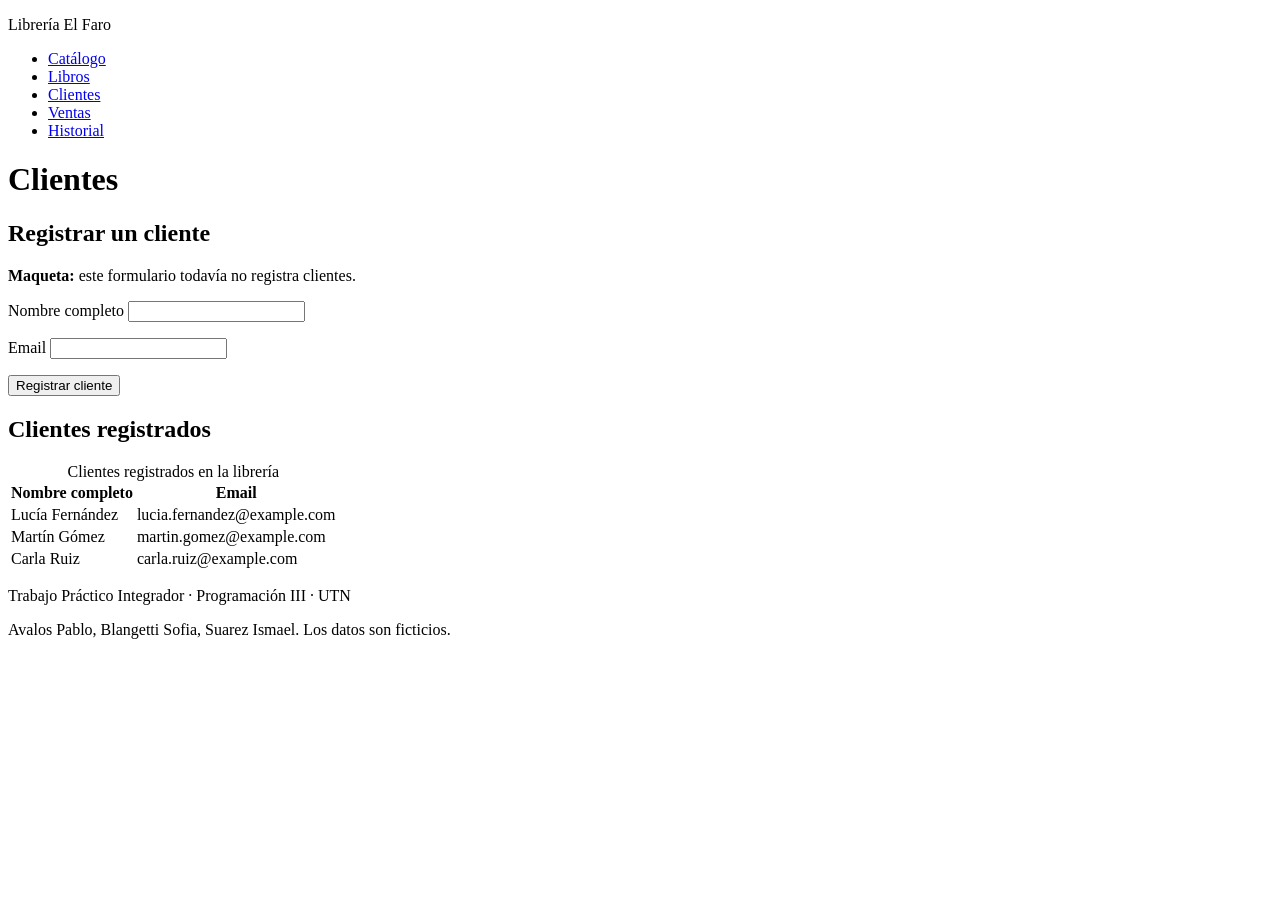
==== clientes.html @ a5aa433a "feat: add page structure and HTML views Five pages (catalog, books, clients, sales, history) with sh" ====
<!DOCTYPE html>
<html lang="es">
<head>
  <meta charset="utf-8">
  <meta name="viewport" content="width=device-width, initial-scale=1">
  <title>Clientes · Librería El Faro</title>
  <link rel="stylesheet" href="css/base.css">
  <link rel="stylesheet" href="css/disposicion.css">
  <link rel="stylesheet" href="css/componentes.css">
</head>
<body>
  <header class="encabezado">
    <p class="encabezado__nombre">Librería El Faro</p>
    <nav class="navegacion" aria-label="Principal">
      <ul class="navegacion__lista">
        <li><a class="navegacion__enlace" href="index.html">Catálogo</a></li>
        <li><a class="navegacion__enlace" href="libros.html">Libros</a></li>
        <li><a class="navegacion__enlace" href="clientes.html" aria-current="page">Clientes</a></li>
        <li><a class="navegacion__enlace" href="ventas.html">Ventas</a></li>
        <li><a class="navegacion__enlace" href="historial.html">Historial</a></li>
      </ul>
    </nav>
  </header>

  <main class="contenido">
    <h1>Clientes</h1>

    <section class="seccion" aria-labelledby="titulo-alta-cliente">
      <h2 id="titulo-alta-cliente">Registrar un cliente</h2>
      <p class="etiqueta-maqueta"><strong>Maqueta:</strong> este formulario todavía no registra clientes.</p>

      <p id="mensaje-estado" class="mensaje mensaje--correcto" role="status"></p>
      <p id="mensaje-error" class="mensaje mensaje--error" role="alert"></p>

      <form id="form-cliente" class="formulario" novalidate>
        <div class="campo">
          <label class="campo__etiqueta" for="cliente-nombre">Nombre completo</label>
          <input class="campo__control" type="text" id="cliente-nombre" name="nombre" autocomplete="off" aria-describedby="error-cliente-nombre">
          <p id="error-cliente-nombre" class="campo__error"></p>
        </div>

        <div class="campo">
          <label class="campo__etiqueta" for="cliente-email">Email</label>
          <input class="campo__control" type="email" id="cliente-email" name="email" autocomplete="off" aria-describedby="error-cliente-email">
          <p id="error-cliente-email" class="campo__error"></p>
        </div>

        <button class="boton boton--primario" type="submit">Registrar cliente</button>
      </form>
    </section>

    <section class="seccion" aria-labelledby="titulo-listado-clientes">
      <h2 id="titulo-listado-clientes">Clientes registrados</h2>

      <p id="clientes-vacio" class="mensaje mensaje--vacio" hidden>No hay clientes registrados.</p>

      <div class="tabla-contenedor">
        <table id="tabla-clientes" class="tabla">
          <caption>Clientes registrados en la librería</caption>
          <thead>
            <tr>
              <th scope="col">Nombre completo</th>
              <th scope="col">Email</th>
            </tr>
          </thead>
          <tbody id="filas-clientes">
            <tr>
              <td data-campo="nombre">Lucía Fernández</td>
              <td data-campo="email">lucia.fernandez@example.com</td>
            </tr>
            <tr>
              <td data-campo="nombre">Martín Gómez</td>
              <td data-campo="email">martin.gomez@example.com</td>
            </tr>
            <tr>
              <td data-campo="nombre">Carla Ruiz</td>
              <td data-campo="email">carla.ruiz@example.com</td>
            </tr>
          </tbody>
        </table>
      </div>
    </section>

    <template id="plantilla-fila-cliente">
      <tr>
        <td data-campo="nombre"></td>
        <td data-campo="email"></td>
      </tr>
    </template>
  </main>

  <footer class="pie">
    <p>Trabajo Práctico Integrador · Programación III · UTN</p>
    <p>Avalos Pablo, Blangetti Sofia, Suarez Ismael. Los datos son ficticios.</p>
  </footer>
</body>
</html>
---- css/base.css ----
/* Variables, tipografía, reinicio mínimo y foco. Contenido a cargo del change presentacion-css-y-uso-adaptable. */
---- css/disposicion.css ----
/* Encabezado, navegación y grillas. Contenido a cargo del change presentacion-css-y-uso-adaptable. */
---- css/componentes.css ----
/* Tarjetas, formularios, botones, tablas y mensajes. Contenido a cargo del change presentacion-css-y-uso-adaptable. */
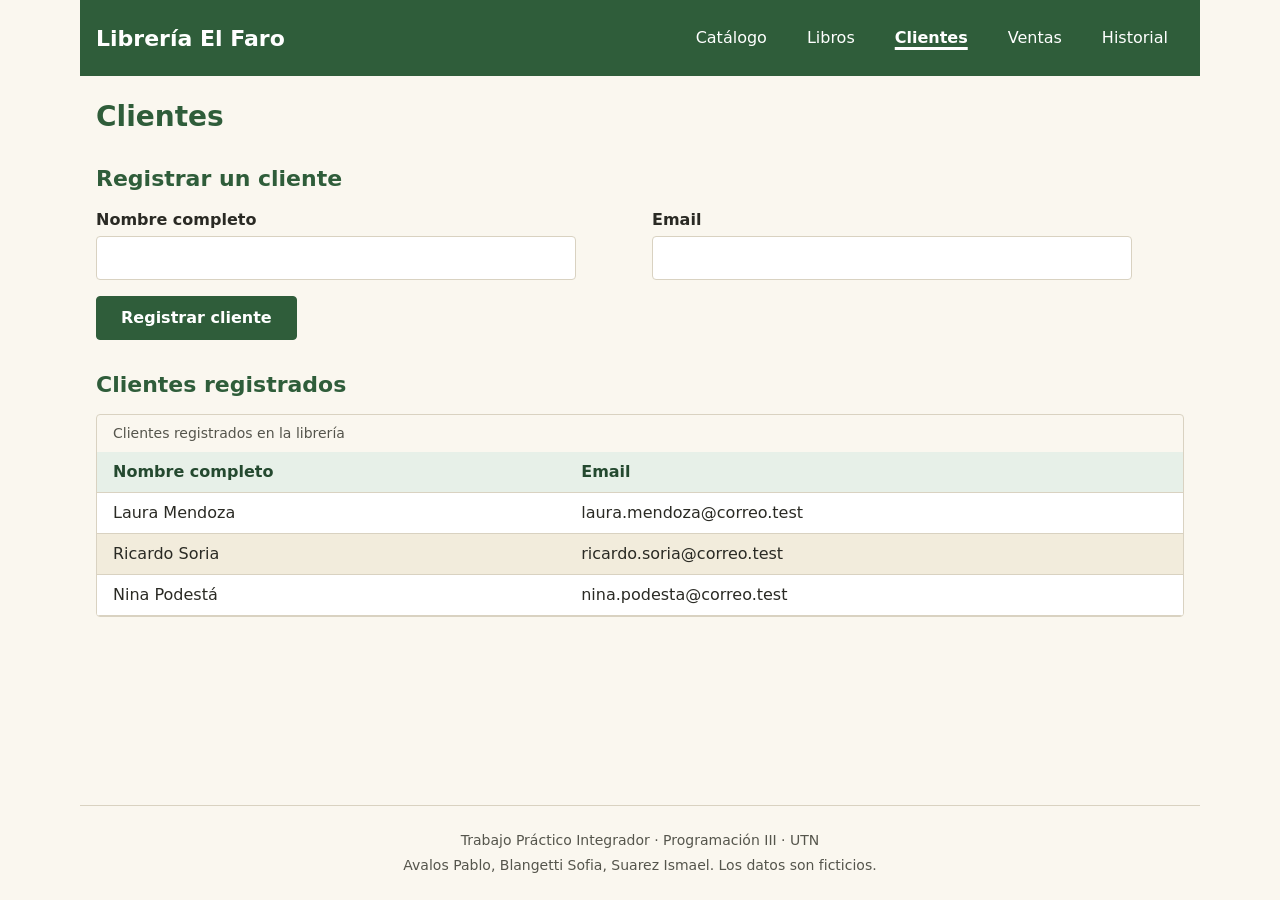
==== commit 9df7c5f2: "feat: alta de libros y clientes con validacion y persistencia (C-04)" ====
--- a/clientes.html
+++ b/clientes.html
@@ -7,6 +7,12 @@
   <link rel="stylesheet" href="css/base.css">
   <link rel="stylesheet" href="css/disposicion.css">
   <link rel="stylesheet" href="css/componentes.css">
+  <script src="js/datos/datos-iniciales.js" defer></script>
+  <script src="js/logica/texto.js" defer></script>
+  <script src="js/logica/clientes.js" defer></script>
+  <script src="js/almacen.js" defer></script>
+  <script src="js/interfaz.js" defer></script>
+  <script src="js/paginas/clientes.js" defer></script>
 </head>
 <body>
   <header class="encabezado">
@@ -27,7 +33,6 @@
 
     <section class="seccion" aria-labelledby="titulo-alta-cliente">
       <h2 id="titulo-alta-cliente">Registrar un cliente</h2>
-      <p class="etiqueta-maqueta"><strong>Maqueta:</strong> este formulario todavía no registra clientes.</p>
 
       <p id="mensaje-estado" class="mensaje mensaje--correcto" role="status"></p>
       <p id="mensaje-error" class="mensaje mensaje--error" role="alert"></p>
--- a/css/base.css
+++ b/css/base.css
@@ -1 +1,110 @@
-/* Variables, tipografía, reinicio mínimo y foco. Contenido a cargo del change presentacion-css-y-uso-adaptable. */
+/* Base: variables del sistema visual, reinicio mínimo y foco visible.
+   Change presentacion-css-y-uso-adaptable (design D1, D2, D3, D6, D7).
+   Es la única hoja que declara colores con valores sueltos; las demás solo usan var(--...). */
+
+/* D1 y D3 — identidad visual declarada una sola vez */
+:root {
+  /* Paleta «verde biblioteca + crema», solo modo claro */
+  --color-fondo: #faf7ef;
+  --color-superficie: #ffffff;
+  --color-texto: #2a2a24;
+  --color-texto-suave: #55554c;
+  --color-primario: #2f5d3a;
+  --color-primario-oscuro: #24492f;
+  --color-primario-claro: #e7f0e8;
+  --color-acento: #8f6210;
+  --color-acento-claro: #f4d58d;
+  --color-error: #93201a;
+  --color-error-fondo: #f7e8e6;
+  --color-borde: #d9d2c1;
+  --color-texto-inverso: #ffffff;
+  --color-fondo-alterno: #f2ecdc;
+
+  /* D2 — tipografía del sistema (sin @font-face ni archivos de fuente) */
+  --fuente-sans: system-ui, "Segoe UI", Roboto, Arial, sans-serif;
+  --fuente-mono: ui-monospace, "Cascadia Mono", Consolas, "Courier New", monospace;
+
+  /* Escala tipográfica (rem, base 16 px) */
+  --tamano-texto-pequeno: 0.875rem;
+  --tamano-cuerpo: 1rem;
+  --tamano-destacado: 1.125rem;
+  --tamano-titulo: 1.375rem;
+  --tamano-titulo-principal: 1.75rem;
+  --interlineado-cuerpo: 1.5;
+  --interlineado-titulos: 1.2;
+
+  /* Espaciado (base 4 px) */
+  --espacio-1: 0.25rem;
+  --espacio-2: 0.5rem;
+  --espacio-3: 1rem;
+  --espacio-4: 1.5rem;
+  --espacio-5: 2rem;
+  --espacio-6: 3rem;
+
+  /* Radios, sombra y medidas */
+  --radio: 0.5rem;
+  --radio-sm: 0.25rem;
+  --sombra: 0 1px 3px rgba(42, 42, 36, 0.12);
+  --ancho-maximo: 70rem;
+  --ancho-control-maximo: 30rem;
+  --alto-tactil: 2.75rem;
+  --grosor-trazo: 0.25rem;
+}
+
+/* Reinicio mínimo (design D2 y tarea 1.2) */
+*,
+*::before,
+*::after {
+  box-sizing: border-box;
+}
+
+body {
+  margin: 0;
+  min-height: 100vh;
+  display: flex;
+  flex-direction: column;
+  background-color: var(--color-fondo);
+  color: var(--color-texto);
+  font-family: var(--fuente-sans);
+  font-size: var(--tamano-cuerpo);
+  line-height: var(--interlineado-cuerpo);
+}
+
+h1,
+h2,
+h3,
+p {
+  margin: 0;
+}
+
+img {
+  display: block;
+  max-width: 100%;
+  height: auto;
+}
+
+/* D6 — hidden es el único mecanismo de mostrar/ocultar y ningún display de componente lo anula */
+[hidden] {
+  display: none !important;
+}
+
+/* D7 — foco visible en todo control; dorado sobre fondos claros y dorado claro sobre el verde del encabezado */
+:focus-visible {
+  outline: 0.1875rem solid var(--color-acento);
+  outline-offset: 0.125rem;
+}
+
+.encabezado :focus-visible {
+  outline-color: var(--color-acento-claro);
+}
+
+/* D7 — las transiciones de hover son el único movimiento del CSS */
+@media (prefers-reduced-motion: reduce) {
+
+  *,
+  *::before,
+  *::after {
+    transition: none !important;
+    animation: none !important;
+  }
+}
--- a/css/disposicion.css
+++ b/css/disposicion.css
@@ -1 +1,124 @@
-/* Encabezado, navegación y grillas. Contenido a cargo del change presentacion-css-y-uso-adaptable. */
+/* Disposición: encabezado, navegación, grillas y cortes.
+   Change presentacion-css-y-uso-adaptable (design D4, D5, D10).
+   Mobile-first: la base es el diseño a 320 px; un solo corte en 48em (768 px).
+   Sin la propiedad order en ningún elemento enfocable (D5, RN-UI-12). */
+
+/* D5 — encabezado: flexbox en columna a 320 px, en fila desde 48em */
+.encabezado {
+  display: flex;
+  flex-direction: column;
+  gap: var(--espacio-2);
+  width: 100%;
+  max-width: var(--ancho-maximo);
+  margin-inline: auto;
+  padding: var(--espacio-3);
+  background-color: var(--color-primario);
+  color: var(--color-texto-inverso);
+}
+
+.encabezado__nombre {
+  margin: 0;
+  font-size: var(--tamano-titulo);
+  font-weight: 700;
+}
+
+/* D5 — navegación: flex-wrap con gap; los cinco enlaces se reparten en una o dos líneas */
+.navegacion__lista {
+  display: flex;
+  flex-wrap: wrap;
+  gap: var(--espacio-1) var(--espacio-2);
+  margin: 0;
+  padding: 0;
+  list-style: none;
+}
+
+.navegacion__enlace {
+  display: inline-flex;
+  align-items: center;
+  min-height: var(--alto-tactil);
+  padding: var(--espacio-1) var(--espacio-3);
+  border-radius: var(--radio-sm);
+  color: var(--color-texto-inverso);
+  text-decoration: none;
+  transition: background-color 0.15s ease;
+}
+
+.navegacion__enlace:hover {
+  background-color: var(--color-primario-oscuro);
+}
+
+/* La página actual se distingue también sin color: subrayado grueso y negrita (tarea 2.2) */
+.navegacion__enlace[aria-current="page"] {
+  font-weight: 700;
+  text-decoration: underline;
+  text-decoration-thickness: 0.1875rem;
+  text-underline-offset: 0.25rem;
+}
+
+/* D4 — contenido fluido con ancho máximo centrado; padding lateral para 320 px */
+.contenido {
+  flex: 1;
+  min-width: 0;
+  width: 100%;
+  max-width: var(--ancho-maximo);
+  margin-inline: auto;
+  padding: var(--espacio-4) var(--espacio-3) var(--espacio-6);
+}
+
+.seccion {
+  margin-block: var(--espacio-5);
+}
+
+.contenido > h1 {
+  margin-block-end: var(--espacio-4);
+  font-size: var(--tamano-titulo-principal);
+  line-height: var(--interlineado-titulos);
+  color: var(--color-primario);
+}
+
+.seccion > h2 {
+  margin-block-end: var(--espacio-3);
+  font-size: var(--tamano-titulo);
+  line-height: var(--interlineado-titulos);
+  color: var(--color-primario);
+}
+
+/* D4 y tarea 2.4 — grilla fluida: una columna a 320 px, varias desde ~20rem */
+.lista-tarjetas {
+  display: grid;
+  grid-template-columns: repeat(auto-fill, minmax(min(100%, 16rem), 1fr));
+  gap: var(--espacio-3);
+  margin: 0;
+  padding: 0;
+  list-style: none;
+}
+
+.lista-tarjetas > li {
+  min-width: 0;
+}
+
+/* Tarea 2.5 — pie coherente en las cinco páginas */
+.pie {
+  width: 100%;
+  max-width: var(--ancho-maximo);
+  margin-inline: auto;
+  padding: var(--espacio-4) var(--espacio-3);
+  border-top: 1px solid var(--color-borde);
+  color: var(--color-texto-suave);
+  font-size: var(--tamano-texto-pequeno);
+  text-align: center;
+}
+
+.pie p + p {
+  margin-block-start: var(--espacio-1);
+}
+
+/* D4 — único corte: lo que necesita más ancho pasa a fila (los formularios, en componentes.css) */
+@media (min-width: 48em) {
+
+  .encabezado {
+    flex-direction: row;
+    align-items: center;
+    justify-content: space-between;
+  }
+}
--- a/css/componentes.css
+++ b/css/componentes.css
@@ -1 +1,339 @@
-/* Tarjetas, formularios, botones, tablas y mensajes. Contenido a cargo del change presentacion-css-y-uso-adaptable. */
+/* Componentes: tarjetas, formularios, botones, tablas, mensajes y marca de maqueta.
+   Change presentacion-css-y-uso-adaptable (design D3, D8, D9, D11, D12).
+   Solo se usan variables de base.css; ningún valor de color suelto en esta hoja (D1). */
+
+/* D3 y tarea 3.7 — monoespaciada del sistema para ISBN e importes (vocabulario data-campo de C-01 D9) */
+[data-campo="isbn"],
+[data-campo="precio"],
+[data-campo="precio-unitario"],
+[data-campo="subtotal"],
+[data-campo="total"],
+output {
+  font-family: var(--fuente-mono);
+}
+
+/* D11 — tarjetas: borde siempre, sombra decorativa; degradan sin sombra */
+.tarjeta {
+  display: flex;
+  flex-direction: column;
+  gap: var(--espacio-2);
+  height: 100%;
+  padding: var(--espacio-4);
+  background-color: var(--color-superficie);
+  border: 1px solid var(--color-borde);
+  border-radius: var(--radio);
+  box-shadow: var(--sombra);
+}
+
+.tarjeta__titulo {
+  font-size: var(--tamano-destacado);
+  line-height: var(--interlineado-titulos);
+  color: var(--color-primario);
+}
+
+.tarjeta__datos {
+  display: grid;
+  gap: var(--espacio-1);
+  font-size: var(--tamano-texto-pequeno);
+}
+
+/* Lista etiqueta/valor */
+.tarjeta__dato {
+  display: grid;
+  grid-template-columns: 5.5rem minmax(0, 1fr);
+  gap: var(--espacio-2);
+}
+
+.tarjeta__dato dt {
+  color: var(--color-texto-suave);
+}
+
+.tarjeta__dato dd {
+  margin: 0;
+}
+
+/* D9 — formularios apilados a 320 px; dos columnas desde 48em (ver disposicion.css) */
+.formulario {
+  display: flex;
+  flex-direction: column;
+  gap: var(--espacio-3);
+  margin: 0;
+}
+
+.campo {
+  display: flex;
+  flex-direction: column;
+  gap: var(--espacio-1);
+  min-width: 0;
+}
+
+.campo__etiqueta {
+  font-weight: 600;
+}
+
+/* D9 — objetivo táctil de 2,75 rem (44 px) y ancho acotado para no estirarse a 1280 px */
+.campo__control {
+  min-height: var(--alto-tactil);
+  width: 100%;
+  max-width: min(100%, var(--ancho-control-maximo));
+  padding: var(--espacio-2) var(--espacio-3);
+  background-color: var(--color-superficie);
+  color: var(--color-texto);
+  border: 1px solid var(--color-borde);
+  border-radius: var(--radio-sm);
+  font: inherit;
+  accent-color: var(--color-primario);
+}
+
+.campo__control::placeholder {
+  color: var(--color-texto-suave);
+}
+
+/* D8 — error de campo: trazo lateral y símbolo; el vacío no ocupa lugar */
+.campo__error {
+  margin: 0;
+}
+
+.campo__error:empty {
+  display: none;
+}
+
+.campo__error:not(:empty) {
+  padding-inline-start: var(--espacio-2);
+  border-inline-start: var(--grosor-trazo) solid var(--color-error);
+  color: var(--color-error);
+  font-size: var(--tamano-texto-pequeno);
+}
+
+.campo__error:not(:empty)::before {
+  content: "⚠ ";
+}
+
+/* Casillas envueltas con gap (autores de libros) */
+.grupo-opciones {
+  min-width: 0;
+  margin: 0;
+  padding: var(--espacio-3);
+  border: 1px solid var(--color-borde);
+  border-radius: var(--radio-sm);
+  display: flex;
+  flex-wrap: wrap;
+  gap: var(--espacio-2) var(--espacio-4);
+}
+
+.grupo-opciones legend {
+  padding-inline: var(--espacio-1);
+  font-weight: 600;
+}
+
+.grupo-opciones__opcion {
+  display: inline-flex;
+  align-items: center;
+  gap: var(--espacio-2);
+  min-height: var(--alto-tactil);
+  cursor: pointer;
+}
+
+/* D9 — botones con objetivo táctil de 44 px */
+.boton {
+  display: inline-flex;
+  align-items: center;
+  justify-content: center;
+  /* C-03 (verificación 7.3): en un flex el espacio antes de un <span> se descarta;
+     gap repone el espacio visible («Quitar <span>libro</span>») */
+  gap: var(--espacio-1);
+  min-height: var(--alto-tactil);
+  padding: var(--espacio-2) var(--espacio-4);
+  border: 1px solid transparent;
+  border-radius: var(--radio-sm);
+  font: inherit;
+  font-weight: 600;
+  text-align: center;
+  cursor: pointer;
+  transition: background-color 0.15s ease, border-color 0.15s ease, color 0.15s ease;
+}
+
+.boton--primario {
+  background-color: var(--color-primario);
+  border-color: var(--color-primario);
+  color: var(--color-texto-inverso);
+}
+
+.boton--primario:hover,
+.boton--primario:active {
+  background-color: var(--color-primario-oscuro);
+  border-color: var(--color-primario-oscuro);
+}
+
+.boton--secundario {
+  background-color: var(--color-superficie);
+  border-color: var(--color-primario);
+  color: var(--color-primario);
+}
+
+.boton--secundario:hover,
+.boton--secundario:active {
+  background-color: var(--color-primario-claro);
+}
+
+/* D10 — el contenedor es el único desplazador de la tabla */
+.tabla-contenedor {
+  max-width: 100%;
+  overflow-x: auto;
+  border: 1px solid var(--color-borde);
+  border-radius: var(--radio-sm);
+}
+
+/* D11 — tabla: colapso de bordes, cabecera tintada y filas alternas */
+.tabla {
+  width: 100%;
+  border-collapse: collapse;
+  background-color: var(--color-superficie);
+}
+
+.tabla caption {
+  padding: var(--espacio-2) var(--espacio-3);
+  color: var(--color-texto-suave);
+  font-size: var(--tamano-texto-pequeno);
+  text-align: start;
+}
+
+.tabla th,
+.tabla td {
+  padding: var(--espacio-2) var(--espacio-3);
+  border-bottom: 1px solid var(--color-borde);
+  text-align: start;
+  vertical-align: top;
+}
+
+.tabla thead th {
+  background-color: var(--color-primario-claro);
+  color: var(--color-primario-oscuro);
+}
+
+.tabla tbody tr:nth-child(even) {
+  background-color: var(--color-fondo-alterno);
+}
+
+.tabla tbody th {
+  font-weight: 600;
+}
+
+/* D8 — mensajes: trazo lateral + símbolo + fondo tintado; el texto es el diferenciador principal */
+.mensaje {
+  margin-block: var(--espacio-3);
+  padding: var(--espacio-2) var(--espacio-3);
+  border-inline-start: var(--grosor-trazo) solid var(--color-borde);
+  border-radius: var(--radio-sm);
+}
+
+.mensaje:empty {
+  display: none;
+}
+
+.mensaje--correcto {
+  background-color: var(--color-primario-claro);
+  border-inline-start-color: var(--color-primario);
+  color: var(--color-primario-oscuro);
+}
+
+.mensaje--correcto::before {
+  content: "✓ ";
+}
+
+.mensaje--error {
+  background-color: var(--color-error-fondo);
+  border-inline-start-color: var(--color-error);
+  color: var(--color-error);
+}
+
+.mensaje--error::before {
+  content: "⚠ ";
+}
+
+.mensaje--vacio {
+  background-color: var(--color-superficie);
+  border-inline-start-color: var(--color-acento);
+  color: var(--color-texto-suave);
+}
+
+.mensaje--vacio::before {
+  content: "● ";
+}
+
+/* D8 y D11 — marca de maqueta: pastilla con borde punteado dorado y símbolo */
+.etiqueta-maqueta {
+  display: inline-block;
+  margin-block: var(--espacio-2);
+  padding: var(--espacio-2) var(--espacio-3);
+  background-color: var(--color-superficie);
+  border: 1px dashed var(--color-acento);
+  border-inline-start: var(--grosor-trazo) solid var(--color-acento);
+  border-radius: var(--radio-sm);
+  color: var(--color-texto-suave);
+  font-size: var(--tamano-texto-pequeno);
+}
+
+.etiqueta-maqueta::before {
+  content: "▣ ";
+  color: var(--color-acento);
+}
+
+/* D11 — resumen de venta: panel destacado con acento dorado */
+.resumen {
+  padding: var(--espacio-4);
+  background-color: var(--color-superficie);
+  border: 1px solid var(--color-borde);
+  border-block-start: var(--grosor-trazo) solid var(--color-acento);
+  border-radius: var(--radio);
+  box-shadow: var(--sombra);
+}
+
+.resumen output {
+  font-size: var(--tamano-destacado);
+  font-weight: 600;
+}
+
+/* Dentro de las tablas, los campos compactos no necesitan el ancho máximo del formulario */
+.tabla .campo__control {
+  max-width: 6rem;
+}
+
+/* D4 y D9 — desde el único corte (48em) los campos pasan a dos columnas;
+   las secciones del formulario ocupan el ancho completo */
+@media (min-width: 48em) {
+
+  .formulario {
+    display: grid;
+    grid-template-columns: repeat(2, minmax(0, 1fr));
+    align-items: start;
+    column-gap: var(--espacio-4);
+    row-gap: var(--espacio-3);
+  }
+
+  .formulario > .seccion {
+    grid-column: 1 / -1;
+    display: grid;
+    grid-template-columns: repeat(2, minmax(0, 1fr));
+    align-items: start;
+    column-gap: var(--espacio-4);
+    row-gap: var(--espacio-3);
+    margin-block: 0;
+  }
+
+  .formulario > .seccion > h2,
+  .formulario > .seccion > .tabla-contenedor,
+  .formulario > .seccion > .mensaje,
+  .formulario > .seccion > .grupo-opciones,
+  .formulario > .seccion > .campo__error,
+  .formulario > .grupo-opciones,
+  .formulario > .campo__error {
+    grid-column: 1 / -1;
+  }
+
+  /* El botón no estira su columna: arranca a la izquierda de su celda */
+  .formulario > .boton,
+  .formulario > .seccion > .boton {
+    justify-self: start;
+  }
+}
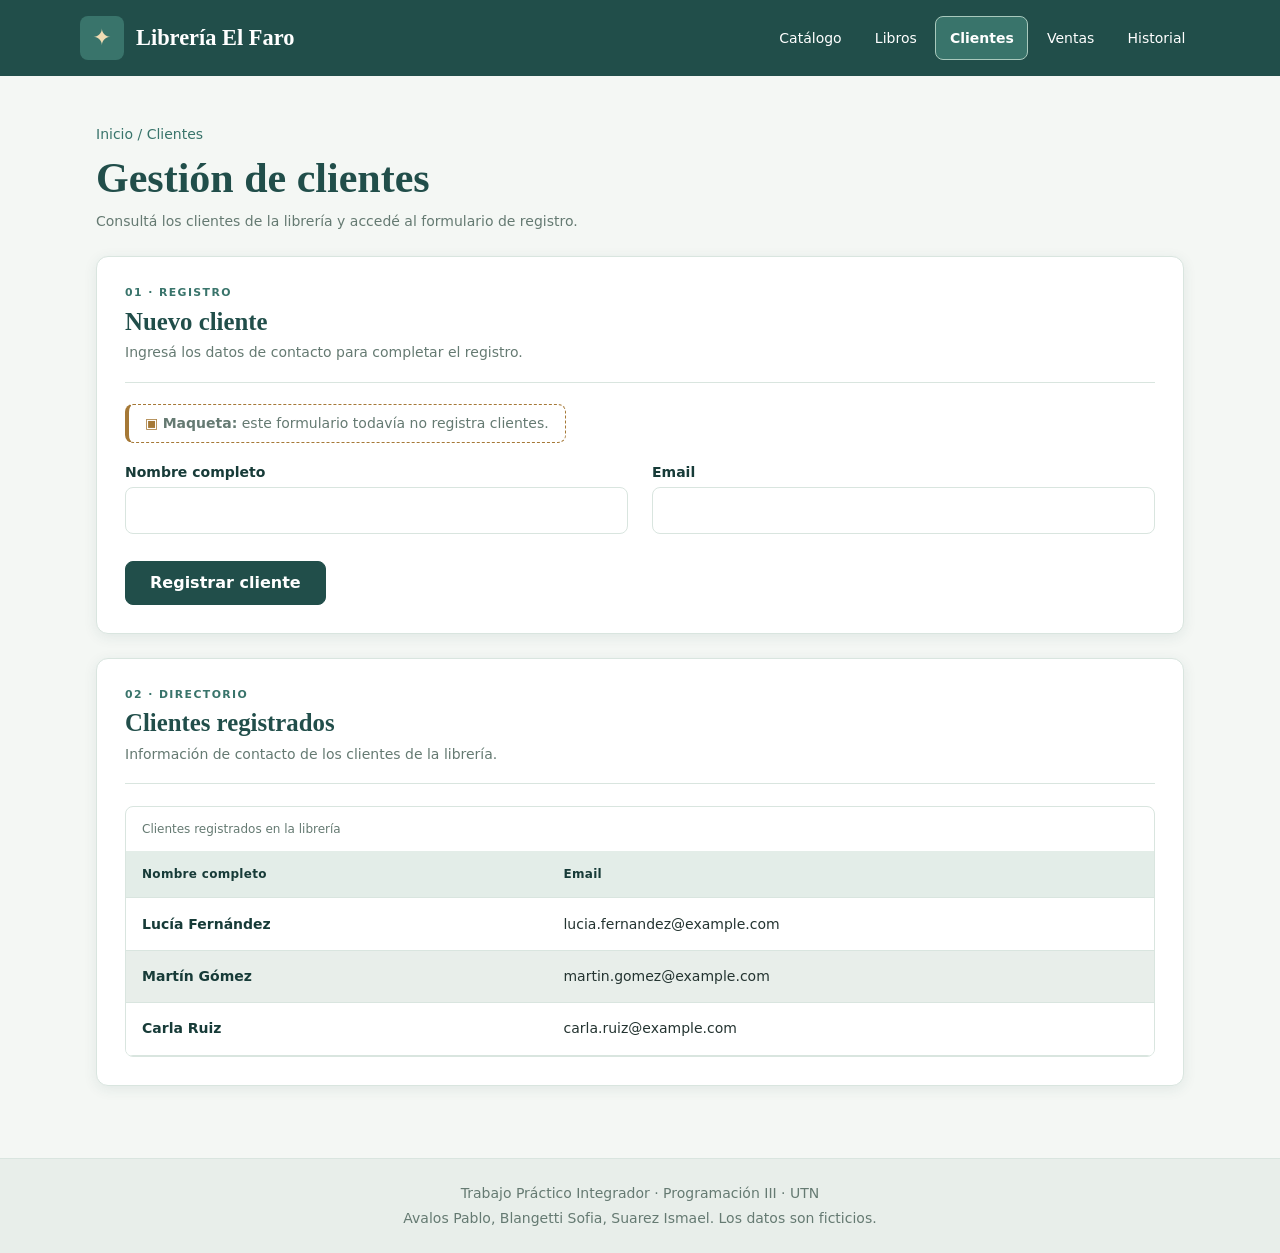
==== commit 68591391: "Actualizacion_Front" ====
--- a/clientes.html
+++ b/clientes.html
@@ -1,102 +1,96 @@
 <!DOCTYPE html>
+
 <html lang="es">
 <head>
-  <meta charset="utf-8">
-  <meta name="viewport" content="width=device-width, initial-scale=1">
-  <title>Clientes · Librería El Faro</title>
-  <link rel="stylesheet" href="css/base.css">
-  <link rel="stylesheet" href="css/disposicion.css">
-  <link rel="stylesheet" href="css/componentes.css">
-  <script src="js/datos/datos-iniciales.js" defer></script>
-  <script src="js/logica/texto.js" defer></script>
-  <script src="js/logica/clientes.js" defer></script>
-  <script src="js/almacen.js" defer></script>
-  <script src="js/interfaz.js" defer></script>
-  <script src="js/paginas/clientes.js" defer></script>
+<meta charset="utf-8"/>
+<meta content="width=device-width, initial-scale=1" name="viewport"/>
+<title>Clientes · Librería El Faro</title>
+<link href="css/base.css" rel="stylesheet"/>
+<link href="css/disposicion.css" rel="stylesheet"/>
+<link href="css/componentes.css" rel="stylesheet"/>
 </head>
 <body>
-  <header class="encabezado">
-    <p class="encabezado__nombre">Librería El Faro</p>
-    <nav class="navegacion" aria-label="Principal">
-      <ul class="navegacion__lista">
-        <li><a class="navegacion__enlace" href="index.html">Catálogo</a></li>
-        <li><a class="navegacion__enlace" href="libros.html">Libros</a></li>
-        <li><a class="navegacion__enlace" href="clientes.html" aria-current="page">Clientes</a></li>
-        <li><a class="navegacion__enlace" href="ventas.html">Ventas</a></li>
-        <li><a class="navegacion__enlace" href="historial.html">Historial</a></li>
-      </ul>
-    </nav>
-  </header>
+<header class="encabezado">
+<div class="encabezado__interior">
+<div class="encabezado__marca">
+<span aria-hidden="true" class="encabezado__simbolo">✦</span>
+<p class="encabezado__nombre">Librería El Faro</p>
+</div>
+<nav aria-label="Principal" class="navegacion">
+<ul class="navegacion__lista">
+<li><a class="navegacion__enlace" href="index.html">Catálogo</a></li>
+<li><a class="navegacion__enlace" href="libros.html">Libros</a></li>
+<li><a aria-current="page" class="navegacion__enlace" href="clientes.html">Clientes</a></li>
+<li><a class="navegacion__enlace" href="ventas.html">Ventas</a></li>
+<li><a class="navegacion__enlace" href="historial.html">Historial</a></li>
+</ul>
+</nav>
+</div>
+</header>
+<main class="contenido">
+<div class="contenido__introduccion">
+<p class="contenido__ruta">Inicio / Clientes</p>
+<h1>Gestión de clientes</h1>
+<p class="contenido__descripcion">Consultá los clientes de la librería y accedé al formulario de registro.</p>
+</div>
+<section aria-labelledby="titulo-alta-cliente" class="seccion seccion--panel"><div class="seccion__cabecera"><p class="seccion__eyebrow">01 · REGISTRO</p><h2 id="titulo-alta-cliente">Nuevo cliente</h2><p class="seccion__descripcion">Ingresá los datos de contacto para completar el registro.</p></div>
 
-  <main class="contenido">
-    <h1>Clientes</h1>
+<p class="etiqueta-maqueta"><strong>Maqueta:</strong> este formulario todavía no registra clientes.</p>
+<p class="mensaje mensaje--correcto" id="mensaje-estado" role="status"></p>
+<p class="mensaje mensaje--error" id="mensaje-error" role="alert"></p>
+<form class="formulario formulario--panel" id="form-cliente" novalidate="">
+<div class="campo">
+<label class="campo__etiqueta" for="cliente-nombre">Nombre completo</label>
+<input aria-describedby="error-cliente-nombre" autocomplete="off" class="campo__control" id="cliente-nombre" name="nombre" type="text"/>
+<p class="campo__error" id="error-cliente-nombre"></p>
+</div>
+<div class="campo">
+<label class="campo__etiqueta" for="cliente-email">Email</label>
+<input aria-describedby="error-cliente-email" autocomplete="off" class="campo__control" id="cliente-email" name="email" type="email"/>
+<p class="campo__error" id="error-cliente-email"></p>
+</div>
+<button class="boton boton--primario" type="submit">Registrar cliente</button>
+</form>
+</section>
+<section aria-labelledby="titulo-listado-clientes" class="seccion seccion--listado"><div class="seccion__cabecera"><p class="seccion__eyebrow">02 · DIRECTORIO</p><h2 id="titulo-listado-clientes">Clientes registrados</h2><p class="seccion__descripcion">Información de contacto de los clientes de la librería.</p></div>
 
-    <section class="seccion" aria-labelledby="titulo-alta-cliente">
-      <h2 id="titulo-alta-cliente">Registrar un cliente</h2>
-
-      <p id="mensaje-estado" class="mensaje mensaje--correcto" role="status"></p>
-      <p id="mensaje-error" class="mensaje mensaje--error" role="alert"></p>
-
-      <form id="form-cliente" class="formulario" novalidate>
-        <div class="campo">
-          <label class="campo__etiqueta" for="cliente-nombre">Nombre completo</label>
-          <input class="campo__control" type="text" id="cliente-nombre" name="nombre" autocomplete="off" aria-describedby="error-cliente-nombre">
-          <p id="error-cliente-nombre" class="campo__error"></p>
-        </div>
-
-        <div class="campo">
-          <label class="campo__etiqueta" for="cliente-email">Email</label>
-          <input class="campo__control" type="email" id="cliente-email" name="email" autocomplete="off" aria-describedby="error-cliente-email">
-          <p id="error-cliente-email" class="campo__error"></p>
-        </div>
-
-        <button class="boton boton--primario" type="submit">Registrar cliente</button>
-      </form>
-    </section>
-
-    <section class="seccion" aria-labelledby="titulo-listado-clientes">
-      <h2 id="titulo-listado-clientes">Clientes registrados</h2>
-
-      <p id="clientes-vacio" class="mensaje mensaje--vacio" hidden>No hay clientes registrados.</p>
-
-      <div class="tabla-contenedor">
-        <table id="tabla-clientes" class="tabla">
-          <caption>Clientes registrados en la librería</caption>
-          <thead>
-            <tr>
-              <th scope="col">Nombre completo</th>
-              <th scope="col">Email</th>
-            </tr>
-          </thead>
-          <tbody id="filas-clientes">
-            <tr>
-              <td data-campo="nombre">Lucía Fernández</td>
-              <td data-campo="email">lucia.fernandez@example.com</td>
-            </tr>
-            <tr>
-              <td data-campo="nombre">Martín Gómez</td>
-              <td data-campo="email">martin.gomez@example.com</td>
-            </tr>
-            <tr>
-              <td data-campo="nombre">Carla Ruiz</td>
-              <td data-campo="email">carla.ruiz@example.com</td>
-            </tr>
-          </tbody>
-        </table>
-      </div>
-    </section>
-
-    <template id="plantilla-fila-cliente">
-      <tr>
-        <td data-campo="nombre"></td>
-        <td data-campo="email"></td>
-      </tr>
-    </template>
-  </main>
-
-  <footer class="pie">
-    <p>Trabajo Práctico Integrador · Programación III · UTN</p>
-    <p>Avalos Pablo, Blangetti Sofia, Suarez Ismael. Los datos son ficticios.</p>
-  </footer>
+<p class="mensaje mensaje--vacio" hidden="" id="clientes-vacio">No hay clientes registrados.</p>
+<div class="tabla-contenedor">
+<table class="tabla tabla--profesional" id="tabla-clientes">
+<caption>Clientes registrados en la librería</caption>
+<thead>
+<tr>
+<th scope="col">Nombre completo</th>
+<th scope="col">Email</th>
+</tr>
+</thead>
+<tbody id="filas-clientes">
+<tr>
+<td data-campo="nombre">Lucía Fernández</td>
+<td data-campo="email">lucia.fernandez@example.com</td>
+</tr>
+<tr>
+<td data-campo="nombre">Martín Gómez</td>
+<td data-campo="email">martin.gomez@example.com</td>
+</tr>
+<tr>
+<td data-campo="nombre">Carla Ruiz</td>
+<td data-campo="email">carla.ruiz@example.com</td>
+</tr>
+</tbody>
+</table>
+</div>
+</section>
+<template id="plantilla-fila-cliente">
+<tr>
+<td data-campo="nombre"></td>
+<td data-campo="email"></td>
+</tr>
+</template>
+</main>
+<footer class="pie">
+<p>Trabajo Práctico Integrador · Programación III · UTN</p>
+<p>Avalos Pablo, Blangetti Sofia, Suarez Ismael. Los datos son ficticios.</p>
+</footer>
 </body>
 </html>
--- a/css/base.css
+++ b/css/base.css
@@ -1,39 +1,60 @@
-/* Base: variables del sistema visual, reinicio mínimo y foco visible.
-   Change presentacion-css-y-uso-adaptable (design D1, D2, D3, D6, D7).
-   Es la única hoja que declara colores con valores sueltos; las demás solo usan var(--...). */
+/* ==========================================================
+   LIBRERÍA EL FARO — BASE
+   Paleta C: verde petróleo + marfil + acento dorado.
+   Mantener los colores definidos acá, no dispersos en otras hojas.
+   ========================================================== */
 
-/* D1 y D3 — identidad visual declarada una sola vez */
 :root {
-  /* Paleta «verde biblioteca + crema», solo modo claro */
-  --color-fondo: #faf7ef;
+  /* Identidad y superficies */
+  --color-fondo: #f4f7f4;
   --color-superficie: #ffffff;
-  --color-texto: #2a2a24;
-  --color-texto-suave: #55554c;
-  --color-primario: #2f5d3a;
-  --color-primario-oscuro: #24492f;
-  --color-primario-claro: #e7f0e8;
-  --color-acento: #8f6210;
-  --color-acento-claro: #f4d58d;
+  --color-fondo-alterno: #e8eeea;
+  --color-texto: #243431;
+  --color-texto-suave: #657a72;
+  --color-texto-inverso: #ffffff;
+  --color-primario: #214e4a;
+  --color-primario-oscuro: #173b38;
+  --color-primario-intermedio: #39746b;
+  --color-primario-claro: #e3ede8;
+  --color-acento: #a57836;
+  --color-acento-claro: #f1dcb3;
+  --color-borde: #d9e5df;
+  --color-borde-resaltado: #a9c9bd;
   --color-error: #93201a;
   --color-error-fondo: #f7e8e6;
-  --color-borde: #d9d2c1;
-  --color-texto-inverso: #ffffff;
-  --color-fondo-alterno: #f2ecdc;
+  --color-sombra: rgba(32, 78, 73, 0.09);
+  --color-sombra-fuerte: rgba(32, 78, 73, 0.15);
 
-  /* D2 — tipografía del sistema (sin @font-face ni archivos de fuente) */
+  /* Etiquetas de género */
+  --genero-novela-fondo: #ddf0ea;
+  --genero-novela-borde: #b8dcd0;
+  --genero-novela-texto: #245c4d;
+  --genero-ensayo-fondo: #fff0d6;
+  --genero-ensayo-borde: #f0d7a8;
+  --genero-ensayo-texto: #805313;
+  --genero-sin-fondo: #edefef;
+  --genero-sin-borde: #cdd5d3;
+  --genero-sin-texto: #52615e;
+
+  /* Portadas ficticias cuando no hay imagen */
+  --portada-default: linear-gradient(155deg, #214e4a, #39746b);
+  --portada-novela: linear-gradient(160deg, #173e4c, #327783 65%, #9faca0);
+  --portada-ensayo: linear-gradient(160deg, #6b543f, #a28765 75%, #cab39b);
+  --portada-sin-clasificar: linear-gradient(160deg, #4a647a, #859cac 75%, #bdc6cc);
+
+  /* Tipografía */
   --fuente-sans: system-ui, "Segoe UI", Roboto, Arial, sans-serif;
+  --fuente-titulos: Georgia, "Times New Roman", serif;
   --fuente-mono: ui-monospace, "Cascadia Mono", Consolas, "Courier New", monospace;
-
-  /* Escala tipográfica (rem, base 16 px) */
   --tamano-texto-pequeno: 0.875rem;
   --tamano-cuerpo: 1rem;
   --tamano-destacado: 1.125rem;
   --tamano-titulo: 1.375rem;
-  --tamano-titulo-principal: 1.75rem;
+  --tamano-titulo-principal: clamp(2rem, 4vw, 2.625rem);
   --interlineado-cuerpo: 1.5;
   --interlineado-titulos: 1.2;
 
-  /* Espaciado (base 4 px) */
+  /* Espaciado */
   --espacio-1: 0.25rem;
   --espacio-2: 0.5rem;
   --espacio-3: 1rem;
@@ -41,21 +62,25 @@
   --espacio-5: 2rem;
   --espacio-6: 3rem;
 
-  /* Radios, sombra y medidas */
-  --radio: 0.5rem;
-  --radio-sm: 0.25rem;
-  --sombra: 0 1px 3px rgba(42, 42, 36, 0.12);
+  /* Dimensiones y efectos */
+  --radio: 0.75rem;
+  --radio-sm: 0.5rem;
+  --sombra: 0 3px 14px var(--color-sombra);
+  --sombra-hover: 0 12px 26px var(--color-sombra-fuerte);
   --ancho-maximo: 70rem;
-  --ancho-control-maximo: 30rem;
+  --ancho-control-maximo: 34rem;
   --alto-tactil: 2.75rem;
   --grosor-trazo: 0.25rem;
 }
 
-/* Reinicio mínimo (design D2 y tarea 1.2) */
 *,
 *::before,
 *::after {
   box-sizing: border-box;
+}
+
+html {
+  min-width: 320px;
 }
 
 body {
@@ -63,17 +88,14 @@
   min-height: 100vh;
   display: flex;
   flex-direction: column;
-  background-color: var(--color-fondo);
+  background: var(--color-fondo);
   color: var(--color-texto);
   font-family: var(--fuente-sans);
   font-size: var(--tamano-cuerpo);
   line-height: var(--interlineado-cuerpo);
 }
 
-h1,
-h2,
-h3,
-p {
+h1, h2, h3, p {
   margin: 0;
 }
 
@@ -83,12 +105,10 @@
   height: auto;
 }
 
-/* D6 — hidden es el único mecanismo de mostrar/ocultar y ningún display de componente lo anula */
 [hidden] {
   display: none !important;
 }
 
-/* D7 — foco visible en todo control; dorado sobre fondos claros y dorado claro sobre el verde del encabezado */
 :focus-visible {
   outline: 0.1875rem solid var(--color-acento);
   outline-offset: 0.125rem;
@@ -98,12 +118,8 @@
   outline-color: var(--color-acento-claro);
 }
 
-/* D7 — las transiciones de hover son el único movimiento del CSS */
 @media (prefers-reduced-motion: reduce) {
-
-  *,
-  *::before,
-  *::after {
+  *, *::before, *::after {
     transition: none !important;
     animation: none !important;
   }
--- a/css/disposicion.css
+++ b/css/disposicion.css
@@ -1,32 +1,63 @@
-/* Disposición: encabezado, navegación, grillas y cortes.
-   Change presentacion-css-y-uso-adaptable (design D4, D5, D10).
-   Mobile-first: la base es el diseño a 320 px; un solo corte en 48em (768 px).
-   Sin la propiedad order en ningún elemento enfocable (D5, RN-UI-12). */
-
-/* D5 — encabezado: flexbox en columna a 320 px, en fila desde 48em */
+/* ==========================================================
+   LIBRERÍA EL FARO — DISPOSICIÓN
+   Encabezado, navegación, contenido, grilla y adaptación.
+   ========================================================== */
+
+/* El fondo del header ocupa TODO el viewport; no limitar su ancho. */
 .encabezado {
   display: flex;
   flex-direction: column;
   gap: var(--espacio-2);
   width: 100%;
-  max-width: var(--ancho-maximo);
-  margin-inline: auto;
   padding: var(--espacio-3);
   background-color: var(--color-primario);
   color: var(--color-texto-inverso);
 }
 
+/* Solo el contenido interior tiene ancho máximo. */
+.encabezado__interior {
+  display: flex;
+  flex-direction: column;
+  gap: var(--espacio-3);
+  align-items: flex-start;
+  width: 100%;
+  max-width: var(--ancho-maximo);
+  margin-inline: auto;
+}
+
+.encabezado__marca {
+  display: flex;
+  align-items: center;
+  gap: 0.75rem;
+}
+
+.encabezado__simbolo {
+  display: grid;
+  place-items: center;
+  flex-shrink: 0;
+  width: 2.75rem;
+  height: 2.75rem;
+  border-radius: var(--radio-sm);
+  background: var(--color-primario-intermedio);
+  color: var(--color-acento-claro);
+  font-size: 1.4rem;
+}
+
 .encabezado__nombre {
-  margin: 0;
-  font-size: var(--tamano-titulo);
+  font-family: var(--fuente-titulos);
+  font-size: 1.4rem;
   font-weight: 700;
-}
-
-/* D5 — navegación: flex-wrap con gap; los cinco enlaces se reparten en una o dos líneas */
+  line-height: 1.15;
+}
+
+.navegacion {
+  width: 100%;
+}
+
 .navegacion__lista {
   display: flex;
   flex-wrap: wrap;
-  gap: var(--espacio-1) var(--espacio-2);
+  gap: var(--espacio-1);
   margin: 0;
   padding: 0;
   list-style: none;
@@ -35,58 +66,103 @@
 .navegacion__enlace {
   display: inline-flex;
   align-items: center;
+  justify-content: center;
   min-height: var(--alto-tactil);
-  padding: var(--espacio-1) var(--espacio-3);
+  padding: 0.55rem 0.85rem;
+  border: 1px solid transparent;
   border-radius: var(--radio-sm);
   color: var(--color-texto-inverso);
+  font-size: 0.875rem;
+  font-weight: 500;
   text-decoration: none;
-  transition: background-color 0.15s ease;
+  transition: background-color 0.15s ease, border-color 0.15s ease;
 }
 
 .navegacion__enlace:hover {
-  background-color: var(--color-primario-oscuro);
-}
-
-/* La página actual se distingue también sin color: subrayado grueso y negrita (tarea 2.2) */
+  background-color: var(--color-primario-intermedio);
+}
+
 .navegacion__enlace[aria-current="page"] {
+  background-color: var(--color-primario-intermedio);
+  border-color: var(--color-borde-resaltado);
   font-weight: 700;
-  text-decoration: underline;
-  text-decoration-thickness: 0.1875rem;
-  text-underline-offset: 0.25rem;
-}
-
-/* D4 — contenido fluido con ancho máximo centrado; padding lateral para 320 px */
+}
+
+/* Contenido centrado, mientras el header y el footer tienen fondo completo. */
 .contenido {
   flex: 1;
   min-width: 0;
   width: 100%;
   max-width: var(--ancho-maximo);
   margin-inline: auto;
-  padding: var(--espacio-4) var(--espacio-3) var(--espacio-6);
+  padding: var(--espacio-5) var(--espacio-3) var(--espacio-6);
+}
+
+.contenido__introduccion {
+  margin-bottom: var(--espacio-4);
+}
+
+.contenido__ruta {
+  margin-bottom: var(--espacio-2);
+  color: var(--color-primario-intermedio);
+  font-size: var(--tamano-texto-pequeno);
+}
+
+.contenido__introduccion h1,
+.contenido > h1 {
+  margin-bottom: var(--espacio-2);
+  color: var(--color-primario);
+  font-family: var(--fuente-titulos);
+  font-size: var(--tamano-titulo-principal);
+  line-height: var(--interlineado-titulos);
+}
+
+.contenido__descripcion {
+  max-width: 40rem;
+  color: var(--color-texto-suave);
+  font-size: var(--tamano-texto-pequeno);
 }
 
 .seccion {
   margin-block: var(--espacio-5);
 }
 
-.contenido > h1 {
-  margin-block-end: var(--espacio-4);
-  font-size: var(--tamano-titulo-principal);
-  line-height: var(--interlineado-titulos);
+.seccion > h2 {
+  margin-bottom: var(--espacio-3);
   color: var(--color-primario);
-}
-
-.seccion > h2 {
-  margin-block-end: var(--espacio-3);
+  font-family: var(--fuente-titulos);
   font-size: var(--tamano-titulo);
   line-height: var(--interlineado-titulos);
-  color: var(--color-primario);
-}
-
-/* D4 y tarea 2.4 — grilla fluida: una columna a 320 px, varias desde ~20rem */
+}
+
+/* Caja de búsqueda del catálogo, sin afectar formularios de otras páginas. */
+.seccion--busqueda {
+  padding: var(--espacio-4);
+  background: var(--color-superficie);
+  border: 1px solid var(--color-borde);
+  border-radius: var(--radio);
+  box-shadow: var(--sombra);
+}
+
+.seccion--busqueda > h2 {
+  font-family: var(--fuente-sans);
+  font-size: 0.875rem;
+  font-weight: 700;
+}
+
+.seccion--catalogo {
+  margin-top: var(--espacio-5);
+}
+
+.seccion--catalogo > h2 {
+  margin-bottom: var(--espacio-4);
+  font-size: 1.5rem;
+}
+
+/* Tarjetas horizontales, dos por fila cuando el espacio lo permite. */
 .lista-tarjetas {
   display: grid;
-  grid-template-columns: repeat(auto-fill, minmax(min(100%, 16rem), 1fr));
+  grid-template-columns: repeat(auto-fill, minmax(min(100%, 27rem), 1fr));
   gap: var(--espacio-3);
   margin: 0;
   padding: 0;
@@ -97,28 +173,38 @@
   min-width: 0;
 }
 
-/* Tarea 2.5 — pie coherente en las cinco páginas */
 .pie {
   width: 100%;
-  max-width: var(--ancho-maximo);
-  margin-inline: auto;
   padding: var(--espacio-4) var(--espacio-3);
   border-top: 1px solid var(--color-borde);
+  background-color: var(--color-fondo-alterno);
   color: var(--color-texto-suave);
   font-size: var(--tamano-texto-pequeno);
   text-align: center;
 }
 
 .pie p + p {
-  margin-block-start: var(--espacio-1);
-}
-
-/* D4 — único corte: lo que necesita más ancho pasa a fila (los formularios, en componentes.css) */
+  margin-top: var(--espacio-1);
+}
+
 @media (min-width: 48em) {
-
   .encabezado {
-    flex-direction: row;
+    flex-direction: row; /* También admite el HTML original, sin interior. */
     align-items: center;
     justify-content: space-between;
   }
-}
+
+  .encabezado__interior {
+    flex-direction: row;
+    justify-content: space-between;
+    align-items: center;
+  }
+
+  .navegacion {
+    width: auto;
+  }
+
+  .contenido {
+    padding-top: var(--espacio-6);
+  }
+}
--- a/css/componentes.css
+++ b/css/componentes.css
@@ -1,8 +1,9 @@
-/* Componentes: tarjetas, formularios, botones, tablas, mensajes y marca de maqueta.
-   Change presentacion-css-y-uso-adaptable (design D3, D8, D9, D11, D12).
-   Solo se usan variables de base.css; ningún valor de color suelto en esta hoja (D1). */
-
-/* D3 y tarea 3.7 — monoespaciada del sistema para ISBN e importes (vocabulario data-campo de C-01 D9) */
+/* ==========================================================
+   LIBRERÍA EL FARO — COMPONENTES
+   Tarjetas, imágenes, géneros, formularios, botones, tablas.
+   ========================================================== */
+
+/* ISBN e importes alineados y legibles. */
 [data-campo="isbn"],
 [data-campo="precio"],
 [data-campo="precio-unitario"],
@@ -10,38 +11,180 @@
 [data-campo="total"],
 output {
   font-family: var(--fuente-mono);
-}
-
-/* D11 — tarjetas: borde siempre, sombra decorativa; degradan sin sombra */
+  font-variant-numeric: tabular-nums;
+}
+
+/* ========== TARJETAS DEL CATÁLOGO ========== */
 .tarjeta {
-  display: flex;
-  flex-direction: column;
-  gap: var(--espacio-2);
+  display: grid;
+  grid-template-columns: 7.75rem minmax(0, 1fr);
+  gap: var(--espacio-3);
   height: 100%;
-  padding: var(--espacio-4);
-  background-color: var(--color-superficie);
+  padding: var(--espacio-3);
+  background: var(--color-superficie);
   border: 1px solid var(--color-borde);
   border-radius: var(--radio);
   box-shadow: var(--sombra);
+  transition: transform 0.18s ease, box-shadow 0.18s ease, border-color 0.18s ease;
+}
+
+.tarjeta:hover {
+  transform: translateY(-2px);
+  border-color: var(--color-borde-resaltado);
+  box-shadow: var(--sombra-hover);
+}
+
+.tarjeta__portada {
+  position: relative;
+  align-self: start;
+  width: 100%;
+  aspect-ratio: 3 / 4;
+  overflow: hidden;
+  border-radius: 0.25rem var(--radio-sm) var(--radio-sm) 0.25rem;
+  border-left: 0.35rem solid var(--color-primario-oscuro);
+  background: var(--portada-default);
+  box-shadow: var(--sombra);
+}
+
+.tarjeta__portada--novela {
+  background: var(--portada-novela);
+}
+
+.tarjeta__portada--ensayo {
+  background: var(--portada-ensayo);
+}
+
+.tarjeta__portada--sin-clasificar {
+  background: var(--portada-sin-clasificar);
+}
+
+/* La ilustración de respaldo se ve cuando falta o falla la imagen. */
+.tarjeta__portada-fallback {
+  position: absolute;
+  inset: 0;
+  display: flex;
+  align-items: flex-start;
+  justify-content: center;
+  padding: 0.75rem;
+  color: var(--color-texto-inverso);
+  font-family: var(--fuente-titulos);
+  font-size: 1rem;
+  font-weight: 700;
+  line-height: 1.2;
+  overflow-wrap: anywhere;
+  text-shadow: 0 1px 3px var(--color-sombra-fuerte);
+}
+
+.tarjeta__portada-fallback::after {
+  content: "✦";
+  position: absolute;
+  right: -0.4rem;
+  bottom: 0.25rem;
+  font-size: 5.5rem;
+  opacity: 0.16;
+  pointer-events: none;
+}
+
+.tarjeta__portada-fallback span {
+  position: relative;
+  z-index: 1;
+}
+
+.tarjeta__imagen {
+  position: absolute;
+  inset: 0;
+  z-index: 2;
+  width: 100%;
+  height: 100%;
+  object-fit: cover;
+}
+
+.tarjeta__contenido {
+  display: flex;
+  flex-direction: column;
+  min-width: 0;
+}
+
+.tarjeta__encabezado {
+  display: flex;
+  flex-direction: column;
+  align-items: flex-start;
+  gap: 0.45rem;
+  margin-bottom: var(--espacio-2);
 }
 
 .tarjeta__titulo {
-  font-size: var(--tamano-destacado);
-  line-height: var(--interlineado-titulos);
   color: var(--color-primario);
+  font-family: var(--fuente-titulos);
+  font-size: 1.17rem;
+  font-weight: 700;
+  line-height: 1.25;
+  overflow-wrap: anywhere;
+}
+
+/* Etiqueta visible; el género no se distingue solamente por color. */
+.tarjeta__genero {
+  display: inline-flex;
+  align-items: center;
+  gap: 0.4rem;
+  max-width: 100%;
+  padding: 0.25rem 0.6rem;
+  border: 1px solid var(--genero-sin-borde);
+  border-radius: 0.4rem;
+  background: var(--genero-sin-fondo);
+  color: var(--genero-sin-texto);
+  font-size: 0.65rem;
+  font-weight: 750;
+  line-height: 1.3;
+  letter-spacing: 0.025em;
+  text-transform: uppercase;
+}
+
+.tarjeta__genero::before {
+  content: "◇";
+  font-size: 0.9rem;
+}
+
+.tarjeta__genero--novela {
+  background: var(--genero-novela-fondo);
+  border-color: var(--genero-novela-borde);
+  color: var(--genero-novela-texto);
+}
+
+.tarjeta__genero--novela::before {
+  content: "▣";
+}
+
+.tarjeta__genero--ensayo {
+  background: var(--genero-ensayo-fondo);
+  border-color: var(--genero-ensayo-borde);
+  color: var(--genero-ensayo-texto);
+}
+
+.tarjeta__genero--ensayo::before {
+  content: "✎";
+}
+
+.tarjeta__genero--sin-clasificar {
+  background: var(--genero-sin-fondo);
+  border-color: var(--genero-sin-borde);
+  color: var(--genero-sin-texto);
 }
 
 .tarjeta__datos {
   display: grid;
-  gap: var(--espacio-1);
-  font-size: var(--tamano-texto-pequeno);
-}
-
-/* Lista etiqueta/valor */
+  gap: 0.4rem;
+  flex: 1;
+  margin: 0;
+  font-size: 0.75rem;
+  line-height: 1.45;
+}
+
 .tarjeta__dato {
   display: grid;
-  grid-template-columns: 5.5rem minmax(0, 1fr);
-  gap: var(--espacio-2);
+  grid-template-columns: 4.6rem minmax(0, 1fr);
+  align-items: baseline;
+  gap: 0.4rem;
 }
 
 .tarjeta__dato dt {
@@ -49,10 +192,27 @@
 }
 
 .tarjeta__dato dd {
+  min-width: 0;
   margin: 0;
-}
-
-/* D9 — formularios apilados a 320 px; dos columnas desde 48em (ver disposicion.css) */
+  overflow-wrap: anywhere;
+  color: var(--color-texto);
+  font-weight: 600;
+}
+
+.tarjeta__dato--precio {
+  align-self: end;
+  margin-top: var(--espacio-2);
+  padding-top: var(--espacio-2);
+  border-top: 1px solid var(--color-borde);
+}
+
+.tarjeta__dato--precio dd {
+  color: var(--color-primario);
+  font-size: 1rem;
+  font-weight: 750;
+}
+
+/* ========== FORMULARIOS (TODAS LAS PÁGINAS) ========== */
 .formulario {
   display: flex;
   flex-direction: column;
@@ -71,16 +231,15 @@
   font-weight: 600;
 }
 
-/* D9 — objetivo táctil de 2,75 rem (44 px) y ancho acotado para no estirarse a 1280 px */
 .campo__control {
-  min-height: var(--alto-tactil);
   width: 100%;
   max-width: min(100%, var(--ancho-control-maximo));
-  padding: var(--espacio-2) var(--espacio-3);
-  background-color: var(--color-superficie);
-  color: var(--color-texto);
+  min-height: var(--alto-tactil);
+  padding: 0.65rem var(--espacio-3);
+  background: var(--color-superficie);
   border: 1px solid var(--color-borde);
   border-radius: var(--radio-sm);
+  color: var(--color-texto);
   font: inherit;
   accent-color: var(--color-primario);
 }
@@ -89,7 +248,23 @@
   color: var(--color-texto-suave);
 }
 
-/* D8 — error de campo: trazo lateral y símbolo; el vacío no ocupa lugar */
+.campo__control:focus-visible {
+  border-color: var(--color-primario-intermedio);
+}
+
+/* El buscador es un único campo, también en pantallas grandes. */
+.seccion--busqueda .formulario {
+  display: block;
+}
+
+.seccion--busqueda .campo__etiqueta {
+  font-size: 0.8rem;
+}
+
+.seccion--busqueda .campo__control {
+  max-width: var(--ancho-control-maximo);
+}
+
 .campo__error {
   margin: 0;
 }
@@ -99,8 +274,8 @@
 }
 
 .campo__error:not(:empty) {
-  padding-inline-start: var(--espacio-2);
-  border-inline-start: var(--grosor-trazo) solid var(--color-error);
+  padding-left: var(--espacio-2);
+  border-left: var(--grosor-trazo) solid var(--color-error);
   color: var(--color-error);
   font-size: var(--tamano-texto-pequeno);
 }
@@ -109,16 +284,15 @@
   content: "⚠ ";
 }
 
-/* Casillas envueltas con gap (autores de libros) */
 .grupo-opciones {
+  display: flex;
+  flex-wrap: wrap;
+  gap: var(--espacio-2) var(--espacio-4);
   min-width: 0;
   margin: 0;
   padding: var(--espacio-3);
   border: 1px solid var(--color-borde);
   border-radius: var(--radio-sm);
-  display: flex;
-  flex-wrap: wrap;
-  gap: var(--espacio-2) var(--espacio-4);
 }
 
 .grupo-opciones legend {
@@ -134,13 +308,11 @@
   cursor: pointer;
 }
 
-/* D9 — botones con objetivo táctil de 44 px */
+/* ========== BOTONES ========== */
 .boton {
   display: inline-flex;
+  justify-content: center;
   align-items: center;
-  justify-content: center;
-  /* C-03 (verificación 7.3): en un flex el espacio antes de un <span> se descarta;
-     gap repone el espacio visible («Quitar <span>libro</span>») */
   gap: var(--espacio-1);
   min-height: var(--alto-tactil);
   padding: var(--espacio-2) var(--espacio-4);
@@ -150,33 +322,33 @@
   font-weight: 600;
   text-align: center;
   cursor: pointer;
-  transition: background-color 0.15s ease, border-color 0.15s ease, color 0.15s ease;
+  transition: background-color 0.15s ease, border-color 0.15s ease;
 }
 
 .boton--primario {
-  background-color: var(--color-primario);
+  background: var(--color-primario);
   border-color: var(--color-primario);
   color: var(--color-texto-inverso);
 }
 
 .boton--primario:hover,
 .boton--primario:active {
-  background-color: var(--color-primario-oscuro);
+  background: var(--color-primario-oscuro);
   border-color: var(--color-primario-oscuro);
 }
 
 .boton--secundario {
-  background-color: var(--color-superficie);
+  background: var(--color-superficie);
   border-color: var(--color-primario);
   color: var(--color-primario);
 }
 
 .boton--secundario:hover,
 .boton--secundario:active {
-  background-color: var(--color-primario-claro);
-}
-
-/* D10 — el contenedor es el único desplazador de la tabla */
+  background: var(--color-primario-claro);
+}
+
+/* ========== TABLAS ========== */
 .tabla-contenedor {
   max-width: 100%;
   overflow-x: auto;
@@ -184,11 +356,10 @@
   border-radius: var(--radio-sm);
 }
 
-/* D11 — tabla: colapso de bordes, cabecera tintada y filas alternas */
 .tabla {
   width: 100%;
   border-collapse: collapse;
-  background-color: var(--color-superficie);
+  background: var(--color-superficie);
 }
 
 .tabla caption {
@@ -207,23 +378,27 @@
 }
 
 .tabla thead th {
-  background-color: var(--color-primario-claro);
+  background: var(--color-primario-claro);
   color: var(--color-primario-oscuro);
 }
 
 .tabla tbody tr:nth-child(even) {
-  background-color: var(--color-fondo-alterno);
+  background: var(--color-fondo-alterno);
 }
 
 .tabla tbody th {
   font-weight: 600;
 }
 
-/* D8 — mensajes: trazo lateral + símbolo + fondo tintado; el texto es el diferenciador principal */
+.tabla .campo__control {
+  max-width: 6rem;
+}
+
+/* ========== MENSAJES Y RESÚMENES ========== */
 .mensaje {
   margin-block: var(--espacio-3);
   padding: var(--espacio-2) var(--espacio-3);
-  border-inline-start: var(--grosor-trazo) solid var(--color-borde);
+  border-left: var(--grosor-trazo) solid var(--color-borde);
   border-radius: var(--radio-sm);
 }
 
@@ -232,8 +407,8 @@
 }
 
 .mensaje--correcto {
-  background-color: var(--color-primario-claro);
-  border-inline-start-color: var(--color-primario);
+  background: var(--color-primario-claro);
+  border-left-color: var(--color-primario);
   color: var(--color-primario-oscuro);
 }
 
@@ -242,8 +417,8 @@
 }
 
 .mensaje--error {
-  background-color: var(--color-error-fondo);
-  border-inline-start-color: var(--color-error);
+  background: var(--color-error-fondo);
+  border-left-color: var(--color-error);
   color: var(--color-error);
 }
 
@@ -252,8 +427,8 @@
 }
 
 .mensaje--vacio {
-  background-color: var(--color-superficie);
-  border-inline-start-color: var(--color-acento);
+  background: var(--color-superficie);
+  border-left-color: var(--color-acento);
   color: var(--color-texto-suave);
 }
 
@@ -261,14 +436,13 @@
   content: "● ";
 }
 
-/* D8 y D11 — marca de maqueta: pastilla con borde punteado dorado y símbolo */
 .etiqueta-maqueta {
   display: inline-block;
   margin-block: var(--espacio-2);
   padding: var(--espacio-2) var(--espacio-3);
-  background-color: var(--color-superficie);
+  background: var(--color-superficie);
   border: 1px dashed var(--color-acento);
-  border-inline-start: var(--grosor-trazo) solid var(--color-acento);
+  border-left: var(--grosor-trazo) solid var(--color-acento);
   border-radius: var(--radio-sm);
   color: var(--color-texto-suave);
   font-size: var(--tamano-texto-pequeno);
@@ -279,12 +453,11 @@
   color: var(--color-acento);
 }
 
-/* D11 — resumen de venta: panel destacado con acento dorado */
 .resumen {
   padding: var(--espacio-4);
-  background-color: var(--color-superficie);
+  background: var(--color-superficie);
   border: 1px solid var(--color-borde);
-  border-block-start: var(--grosor-trazo) solid var(--color-acento);
+  border-top: var(--grosor-trazo) solid var(--color-acento);
   border-radius: var(--radio);
   box-shadow: var(--sombra);
 }
@@ -294,15 +467,8 @@
   font-weight: 600;
 }
 
-/* Dentro de las tablas, los campos compactos no necesitan el ancho máximo del formulario */
-.tabla .campo__control {
-  max-width: 6rem;
-}
-
-/* D4 y D9 — desde el único corte (48em) los campos pasan a dos columnas;
-   las secciones del formulario ocupan el ancho completo */
+/* ========== RESPONSIVE ========== */
 @media (min-width: 48em) {
-
   .formulario {
     display: grid;
     grid-template-columns: repeat(2, minmax(0, 1fr));
@@ -331,9 +497,428 @@
     grid-column: 1 / -1;
   }
 
-  /* El botón no estira su columna: arranca a la izquierda de su celda */
   .formulario > .boton,
   .formulario > .seccion > .boton {
     justify-self: start;
   }
-}
+
+  /* Evita que la búsqueda tome las dos columnas del formulario general. */
+  .seccion--busqueda .formulario {
+    display: block;
+  }
+}
+
+@media (max-width: 26rem) {
+  .tarjeta {
+    grid-template-columns: 6rem minmax(0, 1fr);
+    gap: 0.7rem;
+    padding: 0.75rem;
+  }
+
+  .tarjeta__portada-fallback {
+    padding: 0.5rem;
+    font-size: 0.8rem;
+  }
+
+  .tarjeta__titulo {
+    font-size: 1rem;
+  }
+
+  .tarjeta__dato {
+    grid-template-columns: minmax(0, 1fr);
+    gap: 0;
+  }
+
+  .tarjeta__dato--precio dd {
+    font-size: 0.9rem;
+  }
+}
+
+/* ==========================================================
+   PÁGINAS DE GESTIÓN — Misma identidad visual que el catálogo
+   Estilos compartidos para Libros, Clientes, Ventas e Historial.
+   ========================================================== */
+
+.seccion--panel,
+.seccion--listado {
+  margin-block: var(--espacio-4);
+  padding: clamp(1rem, 2.7vw, 1.75rem);
+  border: 1px solid var(--color-borde);
+  border-radius: var(--radio);
+  background: var(--color-superficie);
+  box-shadow: var(--sombra);
+}
+
+.seccion__cabecera {
+  display: flex;
+  flex-direction: column;
+  align-items: flex-start;
+  gap: 0.3rem;
+  margin-bottom: 1.35rem;
+  padding-bottom: 1.1rem;
+  border-bottom: 1px solid var(--color-borde);
+}
+
+.seccion__eyebrow {
+  color: var(--color-primario-intermedio);
+  font-size: 0.68rem;
+  font-weight: 800;
+  letter-spacing: 0.13em;
+}
+
+.seccion__cabecera h2,
+.seccion > .seccion__cabecera h2 {
+  margin: 0;
+  color: var(--color-primario);
+  font-family: var(--fuente-titulos);
+  font-size: clamp(1.28rem, 2.3vw, 1.55rem);
+  line-height: 1.25;
+}
+
+.seccion__descripcion {
+  color: var(--color-texto-suave);
+  font-size: 0.875rem;
+  line-height: 1.55;
+}
+
+.seccion--panel .etiqueta-maqueta {
+  margin-top: 0;
+  margin-bottom: 1.2rem;
+}
+
+/* Campos y botones alineados, con jerarquía clara en formularios. */
+.formulario--panel {
+  column-gap: var(--espacio-4);
+  row-gap: var(--espacio-4);
+}
+
+.formulario--panel .campo__etiqueta,
+.formulario--venta .campo > .campo__etiqueta {
+  color: var(--color-primario-oscuro);
+  font-size: 0.875rem;
+}
+
+.formulario--panel > .boton {
+  margin-top: 0.2rem;
+}
+
+.campo__control {
+  transition: border-color 0.15s ease, box-shadow 0.15s ease;
+}
+
+.campo__control:hover {
+  border-color: var(--color-borde-resaltado);
+}
+
+.campo__control:focus-visible {
+  box-shadow: 0 0 0 0.2rem var(--color-primario-claro);
+}
+
+.grupo-opciones {
+  background-color: var(--color-fondo);
+}
+
+.grupo-opciones__opcion input {
+  accent-color: var(--color-primario-intermedio);
+  width: 1.05rem;
+  height: 1.05rem;
+}
+
+/* Tablas administrativas: cabecera limpia y renglones fáciles de leer. */
+.tabla--profesional {
+  font-size: 0.875rem;
+  line-height: 1.5;
+}
+
+.tabla--profesional thead th {
+  padding: 0.9rem 1rem;
+  background-color: var(--color-primario-claro);
+  color: var(--color-primario-oscuro);
+  font-size: 0.75rem;
+  font-weight: 800;
+  letter-spacing: 0.025em;
+  white-space: nowrap;
+}
+
+.tabla--profesional tbody td,
+.tabla--profesional tbody th {
+  padding: 0.95rem 1rem;
+  vertical-align: middle;
+}
+
+.tabla--profesional tbody tr:hover {
+  background-color: var(--color-primario-claro);
+}
+
+.tabla--profesional caption {
+  padding: 0.8rem 1rem;
+  font-size: 0.75rem;
+  color: var(--color-texto-suave);
+}
+
+.tabla--profesional [data-campo="titulo"],
+.tabla--profesional [data-campo="nombre"],
+.tabla--profesional [data-campo="cliente"] {
+  font-weight: 650;
+  color: var(--color-primario-oscuro);
+}
+
+.tabla--profesional [data-campo="precio"],
+.tabla--profesional [data-campo="total"],
+.tabla--profesional [data-campo="subtotal"] {
+  white-space: nowrap;
+  font-weight: 750;
+  color: var(--color-primario);
+}
+
+.tabla--profesional td[data-campo="isbn"] {
+  white-space: nowrap;
+}
+
+.tabla--ancha {
+  min-width: 45rem;
+}
+
+#tabla-renglones {
+  min-width: 55rem;
+}
+
+/* Estados no crean funcionalidad nueva: respetan mensajes vacíos y avisos. */
+.seccion--listado .mensaje--vacio {
+  margin-bottom: var(--espacio-3);
+}
+
+/* Contactos: el correo se ajusta al ancho de pantalla sin cortarse. */
+#tabla-clientes {
+  table-layout: fixed;
+}
+
+#tabla-clientes th:first-child,
+#tabla-clientes td:first-child {
+  width: 41%;
+}
+
+#tabla-clientes td[data-campo="email"] {
+  overflow-wrap: anywhere;
+}
+
+/* Los renglones y el resumen ocupan todo el ancho del formulario de ventas. */
+.formulario--venta {
+  gap: var(--espacio-4);
+}
+
+.formulario--venta > .seccion {
+  margin: 0;
+}
+
+.formulario--venta .seccion__cabecera {
+  width: 100%;
+}
+
+.formulario--venta .tabla-contenedor {
+  margin-top: var(--espacio-2);
+}
+
+.seccion--resumen {
+  border-top: var(--grosor-trazo) solid var(--color-acento);
+}
+
+.seccion--resumen output,
+.detalle-total output {
+  color: var(--color-primario);
+  font-size: clamp(1.4rem, 3vw, 1.85rem);
+  font-weight: 800;
+}
+
+.detalle-total {
+  display: flex;
+  align-items: center;
+  justify-content: flex-end;
+  gap: var(--espacio-4);
+  margin-top: var(--espacio-4);
+  font-weight: 700;
+}
+
+/* Etiqueta accesible para cantidades sin texto duplicado en cada fila. */
+.solo-lectores {
+  position: absolute;
+  width: 1px;
+  height: 1px;
+  padding: 0;
+  margin: -1px;
+  overflow: hidden;
+  clip-path: inset(50%);
+  white-space: nowrap;
+  border: 0;
+}
+
+.tabla label.campo__etiqueta {
+  display: block;
+}
+
+/* Botones secundarios de tablas más compactos, sin perder su objetivo táctil. */
+.tabla .boton--secundario {
+  min-height: var(--alto-tactil);
+  padding: 0.5rem 0.75rem;
+  font-size: 0.8rem;
+  white-space: nowrap;
+}
+
+@media (min-width: 48em) {
+  .formulario--venta {
+    grid-template-columns: minmax(0, 1fr);
+  }
+
+  .formulario--venta > .seccion {
+    grid-column: 1 / -1;
+  }
+
+  .formulario--venta > .seccion > .seccion__cabecera,
+  .formulario--venta > .seccion > .etiqueta-maqueta,
+  .formulario--venta > .seccion > p,
+  .formulario--venta > .seccion > .boton,
+  .formulario--venta > .seccion > .tabla-contenedor {
+    grid-column: 1 / -1;
+  }
+
+}
+
+@media (max-width: 47.99em) {
+  .seccion--panel,
+  .seccion--listado {
+    margin-block: var(--espacio-3);
+  }
+  .tabla--profesional {
+    font-size: 0.81rem;
+  }
+}
+
+/* ==========================================================
+   VENTAS — Controles en línea y cierre de operación compacto
+   ========================================================== */
+
+/* El encabezado ocupa toda la fila; Libro, Cantidad y el botón
+   se ordenan por debajo de forma independiente del grid genérico. */
+.formulario--venta > .seccion--productos {
+  display: block;
+}
+
+.venta__controles {
+  display: grid;
+  grid-template-columns: minmax(0, 1fr) 9rem auto;
+  gap: var(--espacio-3);
+  align-items: end;
+}
+
+.venta__controles .campo__control {
+  max-width: 100%;
+}
+
+.venta__controles #boton-agregar-renglon {
+  align-self: end;
+  min-height: var(--alto-tactil);
+  margin: 0;
+  white-space: nowrap;
+}
+
+.seccion--productos .tabla-contenedor {
+  margin-top: var(--espacio-4);
+}
+
+/* Resumen horizontal: título, precio dominante y acción alineada. */
+.formulario--venta > .seccion--resumen {
+  display: grid;
+  grid-template-columns: minmax(0, 1fr) auto;
+  align-items: center;
+  gap: var(--espacio-4);
+}
+
+.formulario--venta > .seccion--resumen > .seccion__cabecera {
+  grid-column: 1;
+  min-width: 0;
+  margin: 0;
+  padding: 0;
+  border: 0;
+}
+
+.resumen__cierre {
+  grid-column: 2;
+  display: flex;
+  align-items: center;
+  justify-content: flex-end;
+  gap: clamp(1rem, 2.8vw, 2.25rem);
+}
+
+.resumen__importe {
+  display: flex;
+  flex-direction: column;
+  align-items: flex-start;
+  gap: 0.15rem;
+}
+
+.resumen__etiqueta {
+  color: var(--color-texto-suave);
+  font-size: 0.75rem;
+  font-weight: 700;
+  letter-spacing: 0.06em;
+  text-transform: uppercase;
+}
+
+.seccion--resumen .resumen__importe output {
+  color: var(--color-primario);
+  font-size: clamp(2rem, 3.2vw, 2.75rem);
+  font-weight: 800;
+  line-height: 1.12;
+  white-space: nowrap;
+}
+
+.resumen__cierre .boton {
+  margin: 0;
+  white-space: nowrap;
+}
+
+/* Tablet: la selección de libro ocupa una fila completa; 
+   cantidad y acción siguen una al lado de la otra. */
+@media (max-width: 62rem) {
+  .venta__controles {
+    grid-template-columns: minmax(0, 1fr) auto;
+  }
+
+  .venta__controles > .campo:first-child {
+    grid-column: 1 / -1;
+  }
+
+  .formulario--venta > .seccion--resumen {
+    display: flex;
+    flex-direction: column;
+    align-items: stretch;
+  }
+
+  .resumen__cierre {
+    justify-content: space-between;
+  }
+}
+
+/* Celular angosto: apilado para que ningún botón desborde. */
+@media (max-width: 32rem) {
+  .venta__controles {
+    grid-template-columns: minmax(0, 1fr);
+  }
+
+  .venta__controles > .campo:first-child {
+    grid-column: auto;
+  }
+
+  .venta__controles #boton-agregar-renglon {
+    width: 100%;
+  }
+
+  .resumen__cierre {
+    flex-direction: column;
+    align-items: stretch;
+  }
+
+  .resumen__cierre .boton {
+    width: 100%;
+  }
+}
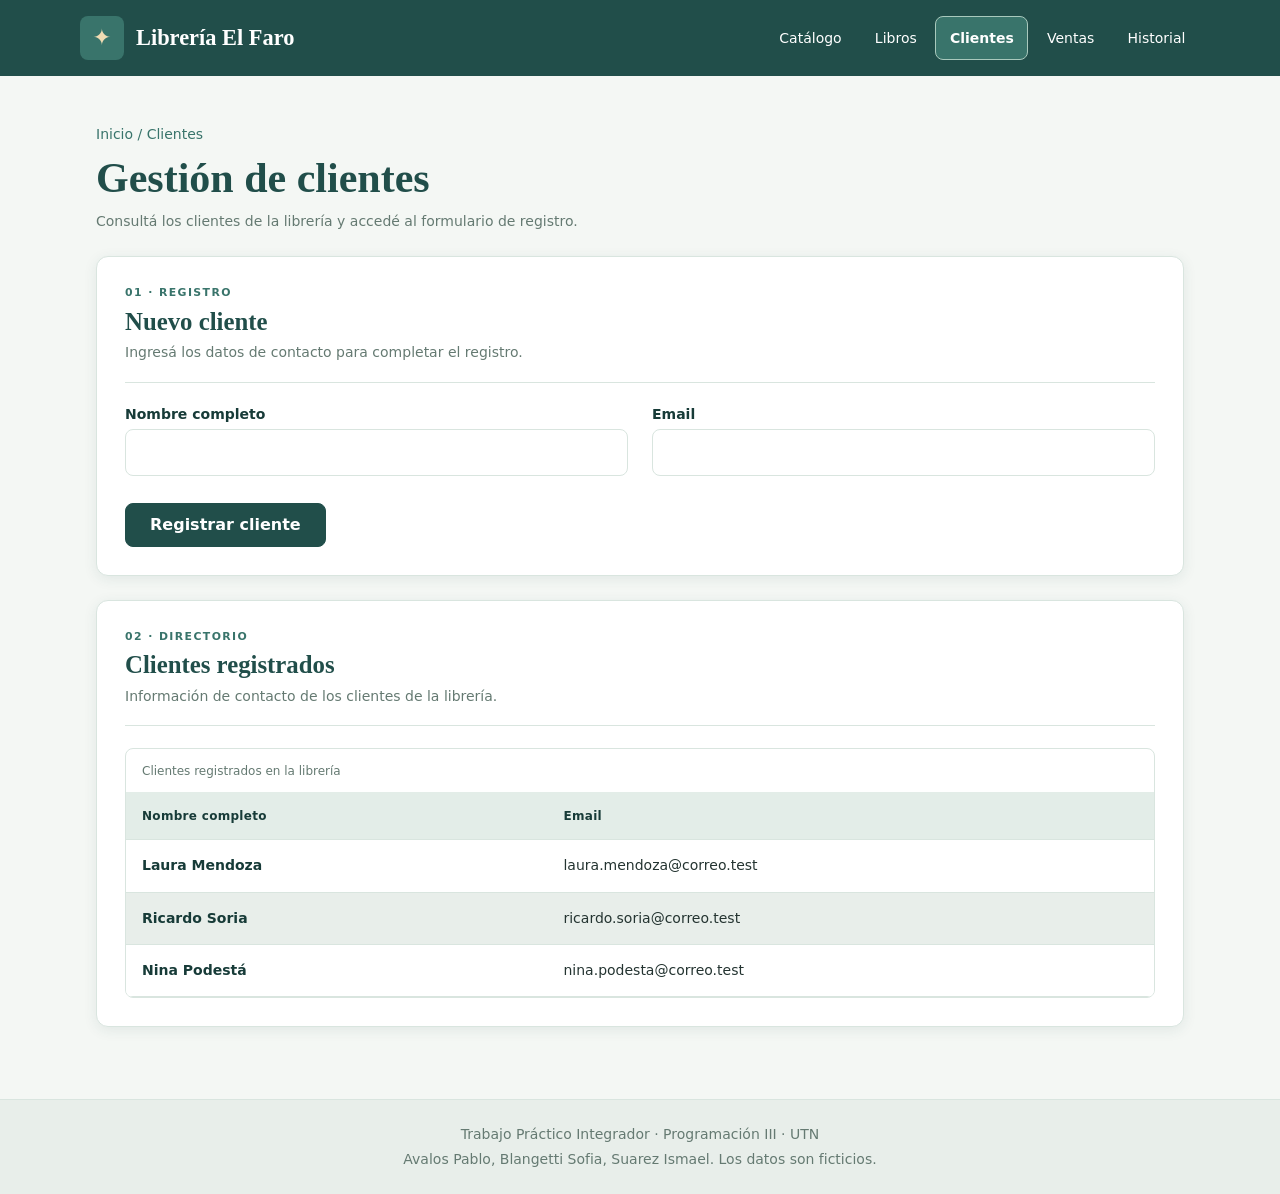
==== commit db893884: "Merge branch 'main' of github.com:ismaelsuarez/utn-prog3-tpi-libreria" ====
--- a/clientes.html
+++ b/clientes.html
@@ -8,6 +8,12 @@
 <link href="css/base.css" rel="stylesheet"/>
 <link href="css/disposicion.css" rel="stylesheet"/>
 <link href="css/componentes.css" rel="stylesheet"/>
+<script src="js/datos/datos-iniciales.js" defer></script>
+<script src="js/logica/texto.js" defer></script>
+<script src="js/logica/clientes.js" defer></script>
+<script src="js/almacen.js" defer></script>
+<script src="js/interfaz.js" defer></script>
+<script src="js/paginas/clientes.js" defer></script>
 </head>
 <body>
 <header class="encabezado">
@@ -35,7 +41,6 @@
 </div>
 <section aria-labelledby="titulo-alta-cliente" class="seccion seccion--panel"><div class="seccion__cabecera"><p class="seccion__eyebrow">01 · REGISTRO</p><h2 id="titulo-alta-cliente">Nuevo cliente</h2><p class="seccion__descripcion">Ingresá los datos de contacto para completar el registro.</p></div>
 
-<p class="etiqueta-maqueta"><strong>Maqueta:</strong> este formulario todavía no registra clientes.</p>
 <p class="mensaje mensaje--correcto" id="mensaje-estado" role="status"></p>
 <p class="mensaje mensaje--error" id="mensaje-error" role="alert"></p>
 <form class="formulario formulario--panel" id="form-cliente" novalidate="">
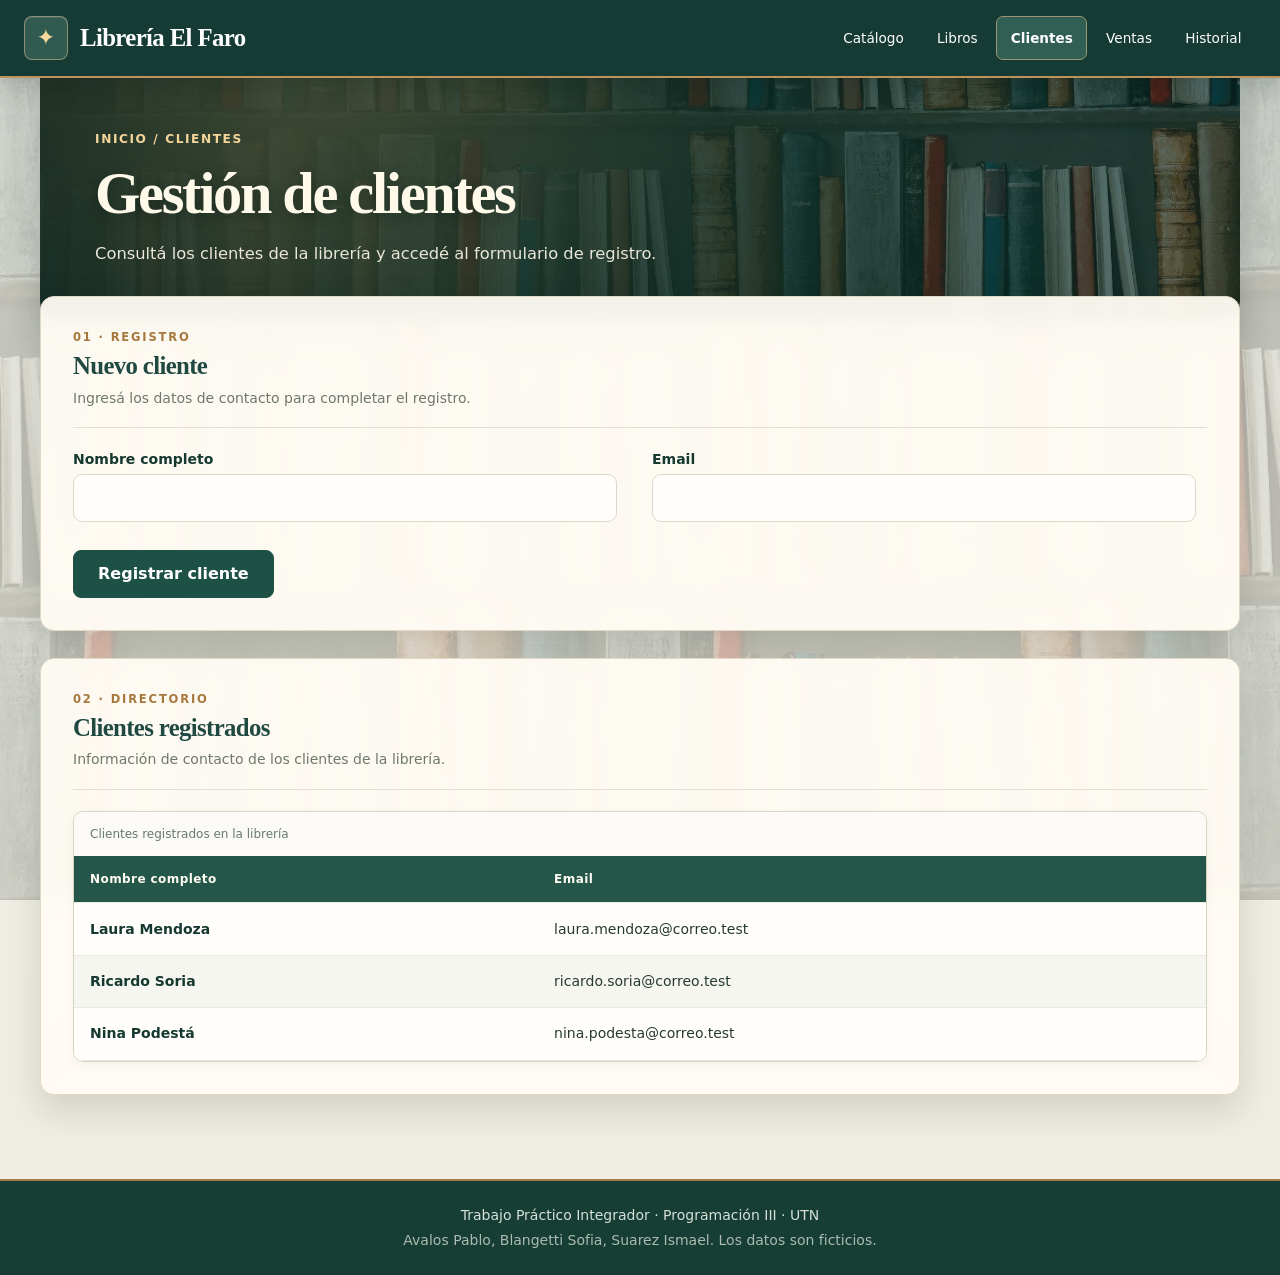
==== commit 10e60d8c: "actualizacio_2_front" ====
--- a/clientes.html
+++ b/clientes.html
@@ -1,101 +1,118 @@
 <!DOCTYPE html>
 
 <html lang="es">
+
 <head>
-<meta charset="utf-8"/>
-<meta content="width=device-width, initial-scale=1" name="viewport"/>
-<title>Clientes · Librería El Faro</title>
-<link href="css/base.css" rel="stylesheet"/>
-<link href="css/disposicion.css" rel="stylesheet"/>
-<link href="css/componentes.css" rel="stylesheet"/>
-<script src="js/datos/datos-iniciales.js" defer></script>
-<script src="js/logica/texto.js" defer></script>
-<script src="js/logica/clientes.js" defer></script>
-<script src="js/almacen.js" defer></script>
-<script src="js/interfaz.js" defer></script>
-<script src="js/paginas/clientes.js" defer></script>
+    <meta charset="utf-8" />
+    <meta content="width=device-width, initial-scale=1" name="viewport" />
+    <title>Clientes · Librería El Faro</title>
+    <link href="css/base.css" rel="stylesheet" />
+    <link href="css/disposicion.css" rel="stylesheet" />
+    <link href="css/componentes.css" rel="stylesheet" />
+    <script src="js/datos/datos-iniciales.js" defer></script>
+    <script src="js/logica/texto.js" defer></script>
+    <script src="js/logica/clientes.js" defer></script>
+    <script src="js/almacen.js" defer></script>
+    <script src="js/interfaz.js" defer></script>
+    <script src="js/paginas/clientes.js" defer></script>
+  <link rel="stylesheet" href="css/vista-inmersiva.css">
 </head>
+
 <body>
-<header class="encabezado">
-<div class="encabezado__interior">
-<div class="encabezado__marca">
-<span aria-hidden="true" class="encabezado__simbolo">✦</span>
-<p class="encabezado__nombre">Librería El Faro</p>
-</div>
-<nav aria-label="Principal" class="navegacion">
-<ul class="navegacion__lista">
-<li><a class="navegacion__enlace" href="index.html">Catálogo</a></li>
-<li><a class="navegacion__enlace" href="libros.html">Libros</a></li>
-<li><a aria-current="page" class="navegacion__enlace" href="clientes.html">Clientes</a></li>
-<li><a class="navegacion__enlace" href="ventas.html">Ventas</a></li>
-<li><a class="navegacion__enlace" href="historial.html">Historial</a></li>
-</ul>
-</nav>
-</div>
-</header>
-<main class="contenido">
-<div class="contenido__introduccion">
-<p class="contenido__ruta">Inicio / Clientes</p>
-<h1>Gestión de clientes</h1>
-<p class="contenido__descripcion">Consultá los clientes de la librería y accedé al formulario de registro.</p>
-</div>
-<section aria-labelledby="titulo-alta-cliente" class="seccion seccion--panel"><div class="seccion__cabecera"><p class="seccion__eyebrow">01 · REGISTRO</p><h2 id="titulo-alta-cliente">Nuevo cliente</h2><p class="seccion__descripcion">Ingresá los datos de contacto para completar el registro.</p></div>
+    <header class="encabezado">
+        <div class="encabezado__interior">
+            <div class="encabezado__marca">
+                <span aria-hidden="true" class="encabezado__simbolo">✦</span>
+                <p class="encabezado__nombre">Librería El Faro</p>
+            </div>
+            <nav aria-label="Principal" class="navegacion">
+                <ul class="navegacion__lista">
+                    <li><a class="navegacion__enlace" href="index.html">Catálogo</a></li>
+                    <li><a class="navegacion__enlace" href="libros.html">Libros</a></li>
+                    <li><a aria-current="page" class="navegacion__enlace" href="clientes.html">Clientes</a></li>
+                    <li><a class="navegacion__enlace" href="ventas.html">Ventas</a></li>
+                    <li><a class="navegacion__enlace" href="historial.html">Historial</a></li>
+                </ul>
+            </nav>
+        </div>
+    </header>
+    <main class="contenido">
+        <div class="contenido__introduccion">
+            <p class="contenido__ruta">Inicio / Clientes</p>
+            <h1>Gestión de clientes</h1>
+            <p class="contenido__descripcion">Consultá los clientes de la librería y accedé al formulario de registro.
+            </p>
+        </div>
+        <section aria-labelledby="titulo-alta-cliente" class="seccion seccion--panel">
+            <div class="seccion__cabecera">
+                <p class="seccion__eyebrow">01 · REGISTRO</p>
+                <h2 id="titulo-alta-cliente">Nuevo cliente</h2>
+                <p class="seccion__descripcion">Ingresá los datos de contacto para completar el registro.</p>
+            </div>
 
-<p class="mensaje mensaje--correcto" id="mensaje-estado" role="status"></p>
-<p class="mensaje mensaje--error" id="mensaje-error" role="alert"></p>
-<form class="formulario formulario--panel" id="form-cliente" novalidate="">
-<div class="campo">
-<label class="campo__etiqueta" for="cliente-nombre">Nombre completo</label>
-<input aria-describedby="error-cliente-nombre" autocomplete="off" class="campo__control" id="cliente-nombre" name="nombre" type="text"/>
-<p class="campo__error" id="error-cliente-nombre"></p>
-</div>
-<div class="campo">
-<label class="campo__etiqueta" for="cliente-email">Email</label>
-<input aria-describedby="error-cliente-email" autocomplete="off" class="campo__control" id="cliente-email" name="email" type="email"/>
-<p class="campo__error" id="error-cliente-email"></p>
-</div>
-<button class="boton boton--primario" type="submit">Registrar cliente</button>
-</form>
-</section>
-<section aria-labelledby="titulo-listado-clientes" class="seccion seccion--listado"><div class="seccion__cabecera"><p class="seccion__eyebrow">02 · DIRECTORIO</p><h2 id="titulo-listado-clientes">Clientes registrados</h2><p class="seccion__descripcion">Información de contacto de los clientes de la librería.</p></div>
+            <p class="mensaje mensaje--correcto" id="mensaje-estado" role="status"></p>
+            <p class="mensaje mensaje--error" id="mensaje-error" role="alert"></p>
+            <form class="formulario formulario--panel" id="form-cliente" novalidate="">
+                <div class="campo">
+                    <label class="campo__etiqueta" for="cliente-nombre">Nombre completo</label>
+                    <input aria-describedby="error-cliente-nombre" autocomplete="off" class="campo__control"
+                        id="cliente-nombre" name="nombre" type="text" />
+                    <p class="campo__error" id="error-cliente-nombre"></p>
+                </div>
+                <div class="campo">
+                    <label class="campo__etiqueta" for="cliente-email">Email</label>
+                    <input aria-describedby="error-cliente-email" autocomplete="off" class="campo__control"
+                        id="cliente-email" name="email" type="email" />
+                    <p class="campo__error" id="error-cliente-email"></p>
+                </div>
+                <button class="boton boton--primario" type="submit">Registrar cliente</button>
+            </form>
+        </section>
+        <section aria-labelledby="titulo-listado-clientes" class="seccion seccion--listado">
+            <div class="seccion__cabecera">
+                <p class="seccion__eyebrow">02 · DIRECTORIO</p>
+                <h2 id="titulo-listado-clientes">Clientes registrados</h2>
+                <p class="seccion__descripcion">Información de contacto de los clientes de la librería.</p>
+            </div>
 
-<p class="mensaje mensaje--vacio" hidden="" id="clientes-vacio">No hay clientes registrados.</p>
-<div class="tabla-contenedor">
-<table class="tabla tabla--profesional" id="tabla-clientes">
-<caption>Clientes registrados en la librería</caption>
-<thead>
-<tr>
-<th scope="col">Nombre completo</th>
-<th scope="col">Email</th>
-</tr>
-</thead>
-<tbody id="filas-clientes">
-<tr>
-<td data-campo="nombre">Lucía Fernández</td>
-<td data-campo="email">lucia.fernandez@example.com</td>
-</tr>
-<tr>
-<td data-campo="nombre">Martín Gómez</td>
-<td data-campo="email">martin.gomez@example.com</td>
-</tr>
-<tr>
-<td data-campo="nombre">Carla Ruiz</td>
-<td data-campo="email">carla.ruiz@example.com</td>
-</tr>
-</tbody>
-</table>
-</div>
-</section>
-<template id="plantilla-fila-cliente">
-<tr>
-<td data-campo="nombre"></td>
-<td data-campo="email"></td>
-</tr>
-</template>
-</main>
-<footer class="pie">
-<p>Trabajo Práctico Integrador · Programación III · UTN</p>
-<p>Avalos Pablo, Blangetti Sofia, Suarez Ismael. Los datos son ficticios.</p>
-</footer>
+            <p class="mensaje mensaje--vacio" hidden="" id="clientes-vacio">No hay clientes registrados.</p>
+            <div class="tabla-contenedor">
+                <table class="tabla tabla--profesional" id="tabla-clientes">
+                    <caption>Clientes registrados en la librería</caption>
+                    <thead>
+                        <tr>
+                            <th scope="col">Nombre completo</th>
+                            <th scope="col">Email</th>
+                        </tr>
+                    </thead>
+                    <tbody id="filas-clientes">
+                        <tr>
+                            <td data-campo="nombre">Lucía Fernández</td>
+                            <td data-campo="email">lucia.fernandez@example.com</td>
+                        </tr>
+                        <tr>
+                            <td data-campo="nombre">Martín Gómez</td>
+                            <td data-campo="email">martin.gomez@example.com</td>
+                        </tr>
+                        <tr>
+                            <td data-campo="nombre">Carla Ruiz</td>
+                            <td data-campo="email">carla.ruiz@example.com</td>
+                        </tr>
+                    </tbody>
+                </table>
+            </div>
+        </section>
+        <template id="plantilla-fila-cliente">
+            <tr>
+                <td data-campo="nombre"></td>
+                <td data-campo="email"></td>
+            </tr>
+        </template>
+    </main>
+    <footer class="pie">
+        <p>Trabajo Práctico Integrador · Programación III · UTN</p>
+        <p>Avalos Pablo, Blangetti Sofia, Suarez Ismael. Los datos son ficticios.</p>
+    </footer>
 </body>
-</html>
+
+</html>
--- a/css/vista-inmersiva.css
+++ b/css/vista-inmersiva.css
@@ -0,0 +1,109 @@
+/* VISTA CONCEPTUAL — decoración inmersiva, mantiene los tres CSS originales */
+:root {
+ --color-fondo:#e9e7dc;
+ --color-superficie:#fffcf6;
+ --color-fondo-alterno:#f0f0e7;
+ --color-primario:#204941;
+ --color-primario-oscuro:#153931;
+ --color-primario-intermedio:#346c5e;
+ --color-primario-claro:#e4ede6;
+ --color-texto:#273a30;
+ --color-texto-suave:#69776c;
+ --color-acento:#bd935b;
+ --color-acento-claro:#efd5a3;
+ --color-borde:#ddd9c9;
+ --color-borde-resaltado:#bdac86;
+ --sombra:0 9px 28px rgba(30,38,27,.10);
+ --sombra-hover:0 18px 38px rgba(30,38,27,.19);
+ --ancho-maximo:77rem;
+ --radio: .9rem;
+}
+body {background:linear-gradient(180deg,rgba(235,235,225,.72),rgba(236,232,219,.83)),url('../img/estanteria.webp') center center/cover fixed;color:var(--color-texto)}
+.encabezado {position:relative;z-index:5;background:#153b34;border-bottom:2px solid #bd935b;box-shadow:0 6px 28px rgba(8,27,19,.24)}
+.encabezado__simbolo{background:#315a50;border:1px solid rgba(242,211,165,.45);color:#f5d99f;box-shadow:inset 0 1px 0 #ffffff1a}
+.encabezado__nombre{font-size:1.55rem;letter-spacing:-.025em}
+.navegacion__enlace{border-radius:7px;font-size:.85rem}
+.navegacion__enlace:hover{background:#ffffff16;border-color:#ffffff20}
+.navegacion__enlace[aria-current=page]{background:#315f54;border-color:#9c9771;color:#fff}
+.contenido{max-width:77rem;padding-top:0;padding-bottom:3.6rem}
+.contenido__introduccion{
+ min-height:236px;display:flex;flex-direction:column;justify-content:center;
+ padding:clamp(1.8rem,4.1vw,3.6rem) clamp(1.8rem,4.3vw,3.8rem);
+ margin-bottom:0;position:relative;isolation:isolate;overflow:hidden;
+ background:linear-gradient(90deg,rgba(13,38,32,.97) 1%,rgba(14,45,37,.87) 50%,rgba(16,53,43,.55)),url('../img/estanteria.webp') center 40%/cover;
+ border-radius:0 0 19px 19px;box-shadow:0 12px 35px #0d241f38;
+}
+.contenido__introduccion:after{content:"";position:absolute;inset:0;background:radial-gradient(circle at 22% 2%,rgba(236,182,103,.2),transparent 45%);z-index:-1;pointer-events:none}
+.contenido__introduccion h1{color:#fff9ea;max-width:850px;font-size:clamp(2.35rem,4.65vw,3.65rem);letter-spacing:-.04em;line-height:1.09;text-shadow:0 3px 13px rgba(5,22,17,.36);margin:0 0 .95rem}
+.contenido__ruta{color:#f4d59a;text-transform:uppercase;font-size:.76rem;font-weight:800;letter-spacing:.13em;margin-bottom:.82rem}
+.contenido__descripcion{color:#e9e6da;font-size:clamp(.92rem,1.35vw,1.02rem);max-width:38rem;line-height:1.65}
+.seccion--panel,.seccion--listado,.seccion--catalogo{
+ position:relative;z-index:1;background:rgba(255,252,245,.95);
+ border:1px solid #e1d8c8;border-radius:14px;
+ box-shadow:0 14px 35px rgba(28,40,30,.15);
+ backdrop-filter:blur(8px);
+}
+.seccion--panel,.seccion--listado{padding:clamp(1.25rem,2.7vw,2rem);margin-block:1.7rem}
+/* Los paneles suben levemente sobre la fotografía sin tapar títulos */
+.contenido > .seccion--panel:first-of-type,
+.contenido > .seccion--listado:first-of-type,
+.formulario--venta > .seccion--panel:first-of-type{margin-top:-24px}
+.seccion__cabecera{border-bottom-color:#e5dfd3;gap:.32rem}
+.seccion__eyebrow{color:#a6783e;font-size:.72rem;letter-spacing:.16em}
+.seccion__cabecera h2{font-size:clamp(1.45rem,2.3vw,1.9rem);letter-spacing:-.026em;color:#235044}
+.seccion__descripcion{color:#6f786c}
+.seccion--busqueda{position:relative;z-index:3;max-width:calc(100% - 2rem);margin:-29px auto 2rem;padding:1.25rem 1.65rem;background:rgba(255,253,247,.98);border:1px solid #e0d8c8;border-top:3px solid #cda369;border-radius:12px;box-shadow:0 16px 30px rgba(25,39,28,.18)}
+.seccion--busqueda>h2{color:#214b41;font-size:.82rem;letter-spacing:.08em;text-transform:uppercase;margin-bottom:.6rem}
+.seccion--busqueda .campo__etiqueta{color:#6b7068}
+.seccion--busqueda .campo__control{max-width:46rem;min-height:3rem}
+.seccion--catalogo{padding:clamp(1.1rem,2.5vw,2rem);margin-top:1.1rem}
+.seccion--catalogo>h2{font-size:clamp(1.6rem,2.5vw,2.1rem);display:flex;align-items:center;gap:.75rem;margin-bottom:1.4rem}
+.seccion--catalogo>h2::before{content:"";width:5px;height:1.22em;background:#caa06a;border-radius:4px}
+.lista-tarjetas{gap:1.05rem}
+.tarjeta {position:relative;isolation:isolate;overflow:hidden;border:1px solid #e0d7c8;background:#fffdfa;border-radius:11px;box-shadow:0 4px 15px #343c2816;transition:transform 220ms ease,border-color 220ms ease,box-shadow 220ms ease}
+.tarjeta::after{content:"";position:absolute;pointer-events:none;inset:-50% 0;z-index:5;opacity:0;background:linear-gradient(108deg,transparent 30%,rgba(255,243,208,0) 42%,rgba(255,240,198,.47) 50%,rgba(255,243,208,0) 59%,transparent 70%);transform:translateX(-145%) skewX(-12deg);transition:transform .7s cubic-bezier(.2,.6,.2,1),opacity .25s}
+.tarjeta:hover,.tarjeta:focus-within{transform:translateY(-4px);border-color:#cdb48a;box-shadow:0 15px 29px #27342535}
+.tarjeta:hover::after,.tarjeta:focus-within::after{opacity:1;transform:translateX(145%) skewX(-12deg)}
+.tarjeta__portada{box-shadow:4px 7px 14px #2e382a36;transition:transform .22s ease,box-shadow .22s ease}
+.tarjeta:hover .tarjeta__portada{transform:scale(1.03) rotate(-1deg);box-shadow:5px 10px 19px #2e382a40}
+.tarjeta__titulo{font-size:1.2rem;letter-spacing:-.023em;color:#234b40}
+.tarjeta__genero{border-radius:99px;padding:.33rem .6rem}
+.tarjeta__dato--precio{border-top:1px solid #e3dbca;margin-top:auto}
+.tarjeta__dato--precio dd{color:#205044;font-size:1.24rem}
+.campo__control{background:#fffefb;border-color:#d9d9ca;border-radius:9px;min-height:3rem}
+.campo__control:hover{border-color:#baab8e}
+.campo__control:focus-visible{border-color:#aa8552;outline-color:#b98a51;box-shadow:0 0 0 .2rem #d1ab7530}
+.boton{border-radius:8px;min-height:3rem;transition:transform .18s,background-color .18s,box-shadow .18s}
+.boton:hover{transform:translateY(-1px);box-shadow:0 4px 9px #23362b19}
+.boton--primario{background:#1d5145;border-color:#1d5145;color:#fff}
+.boton--primario:hover{background:#133f35;border-color:#133f35}
+.boton--secundario{background:#fefcf7;color:#245348;border-color:#729689}
+.boton--secundario:hover{background:#e5f0e8}
+.grupo-opciones{background:#f9f7f0;border-color:#e0d9cb}
+.tabla-contenedor{border-color:#d8d4c4;border-radius:10px;background:#fff;box-shadow:0 3px 10px #293b2c0d}
+.tabla{background:#fffefb}
+.tabla caption{color:#687a70;background:#fbfaf6;padding:.8rem 1rem}
+.tabla--profesional thead th,.tabla thead th{background:#24564a;color:#fffdf4;letter-spacing:.035em}
+.tabla--profesional tbody tr:nth-child(even),.tabla tbody tr:nth-child(even){background:#f5f6f0}
+.tabla--profesional tbody tr:hover{background:#eaf2ec}
+.tabla th,.tabla td{border-bottom-color:#ebe9dc}
+.seccion--resumen{border-top:4px solid #cda36d;background:linear-gradient(120deg,#fffdf7,#f6f2e7)}
+.seccion--resumen .resumen__importe output,.detalle-total output{color:#1d5345}
+.detalle-total{padding-top:1.1rem;border-top:1px solid #e0d9cb}
+.etiqueta-maqueta{background:#fff9e9;border-color:#cda36d;color:#776248}
+.pie{background:#173e35;color:#d6e0d7;border-top:2px solid #a67d46}
+.pie p+p{color:#aabbaf}
+@media (max-width:760px){
+ .contenido{padding-inline:.8rem}
+ .contenido__introduccion{min-height:245px;padding:2rem 1.35rem}
+ .contenido__introduccion h1{font-size:clamp(2rem,7vw,3rem)}
+ .seccion--busqueda{max-width:calc(100% - 1rem);margin-top:-23px;padding:1.15rem}
+ .seccion--panel,.seccion--listado,.seccion--catalogo{padding:1.1rem}
+ .formulario--venta > .seccion--panel:first-of-type{margin-top:0}
+ body{background-attachment:scroll}
+}
+@media (max-width:400px){.tarjeta__dato--precio dd{font-size:1rem}.seccion--catalogo{padding:.9rem .6rem}}
+@media(prefers-reduced-motion:reduce){.tarjeta,.tarjeta::after,.tarjeta__portada,.boton{transition:none!important}.tarjeta:hover,.tarjeta:focus-within,.tarjeta:hover .tarjeta__portada,.boton:hover{transform:none}.tarjeta:hover::after,.tarjeta:focus-within::after{opacity:0}}
+/* En Ventas el aviso de maqueta permanece visible entre cabecera y formulario. */
+.contenido > .etiqueta-maqueta {position:relative;z-index:2;margin:1.1rem 0 .4rem;max-width:100%}
+.formulario--venta > .seccion--panel:first-of-type {margin-top:1rem}
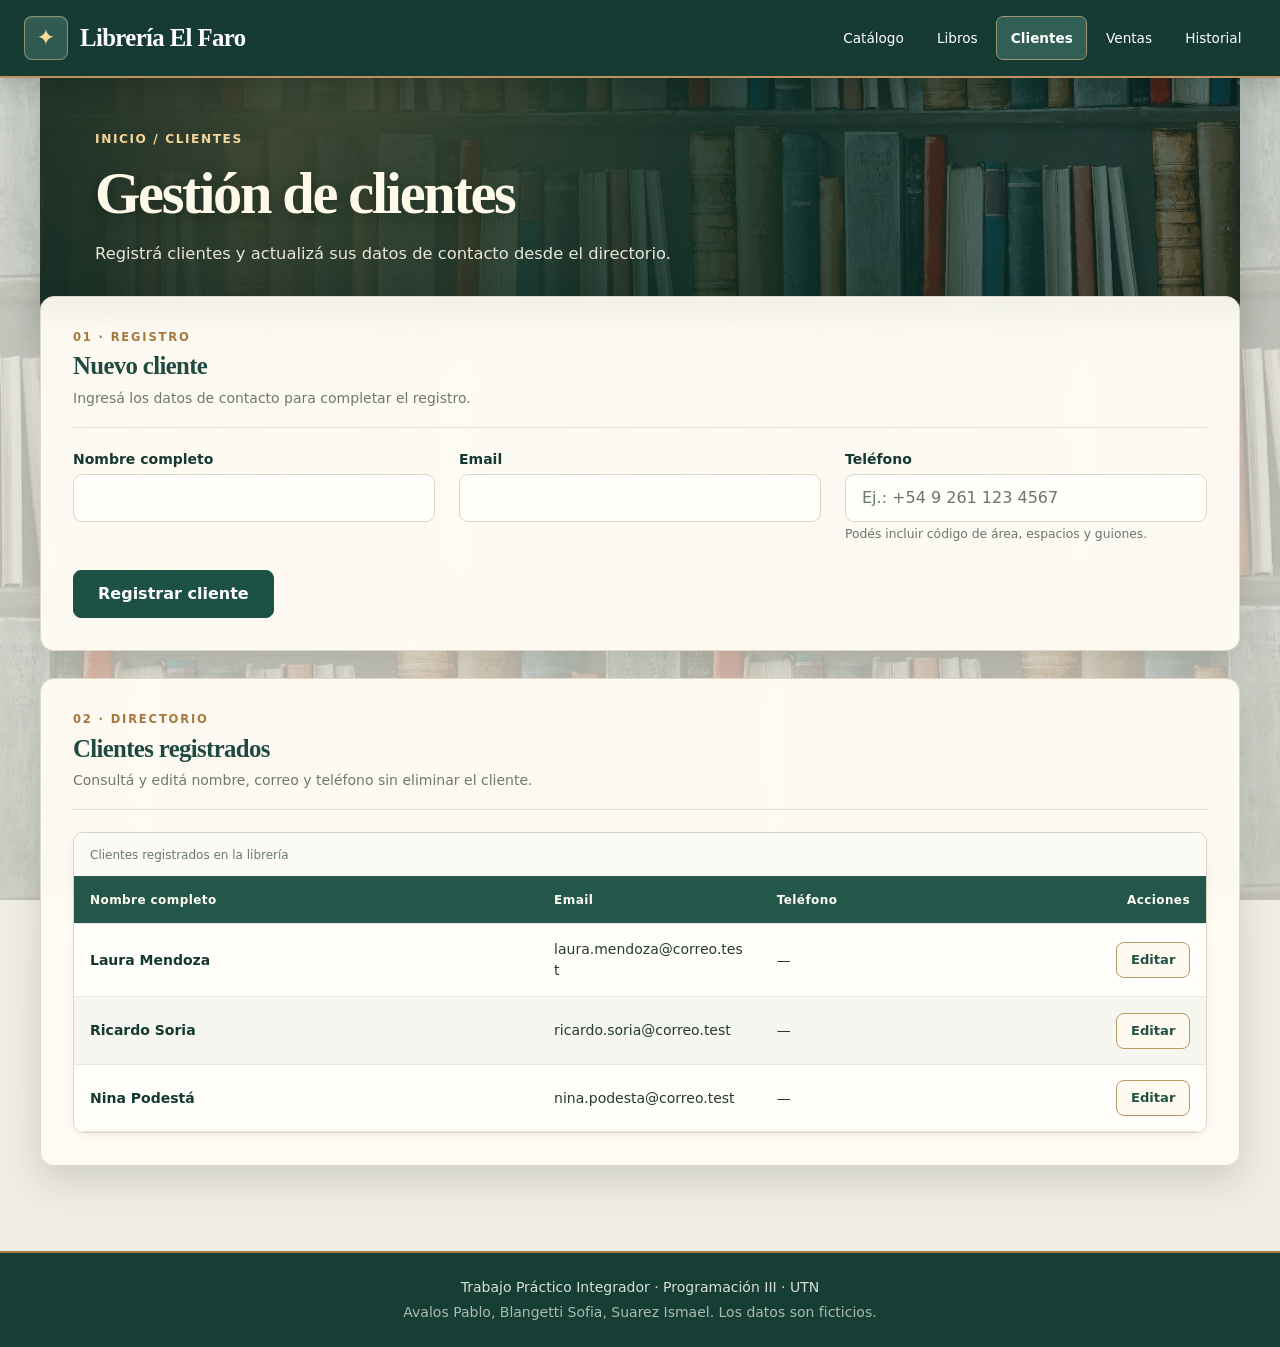
==== commit 09fd13c5: "nueva funcion_clientes" ====
--- a/clientes.html
+++ b/clientes.html
@@ -9,6 +9,7 @@
     <link href="css/base.css" rel="stylesheet" />
     <link href="css/disposicion.css" rel="stylesheet" />
     <link href="css/componentes.css" rel="stylesheet" />
+    <link href="css/clientes-contacto.css" rel="stylesheet" />
     <script src="js/datos/datos-iniciales.js" defer></script>
     <script src="js/logica/texto.js" defer></script>
     <script src="js/logica/clientes.js" defer></script>
@@ -40,7 +41,7 @@
         <div class="contenido__introduccion">
             <p class="contenido__ruta">Inicio / Clientes</p>
             <h1>Gestión de clientes</h1>
-            <p class="contenido__descripcion">Consultá los clientes de la librería y accedé al formulario de registro.
+            <p class="contenido__descripcion">Registrá clientes y actualizá sus datos de contacto desde el directorio.
             </p>
         </div>
         <section aria-labelledby="titulo-alta-cliente" class="seccion seccion--panel">
@@ -52,7 +53,7 @@
 
             <p class="mensaje mensaje--correcto" id="mensaje-estado" role="status"></p>
             <p class="mensaje mensaje--error" id="mensaje-error" role="alert"></p>
-            <form class="formulario formulario--panel" id="form-cliente" novalidate="">
+            <form class="formulario formulario--panel formulario--cliente" id="form-cliente" novalidate="">
                 <div class="campo">
                     <label class="campo__etiqueta" for="cliente-nombre">Nombre completo</label>
                     <input aria-describedby="error-cliente-nombre" autocomplete="off" class="campo__control"
@@ -65,6 +66,14 @@
                         id="cliente-email" name="email" type="email" />
                     <p class="campo__error" id="error-cliente-email"></p>
                 </div>
+                <div class="campo">
+                    <label class="campo__etiqueta" for="cliente-telefono">Teléfono</label>
+                    <input aria-describedby="ayuda-cliente-telefono error-cliente-telefono" autocomplete="tel"
+                        class="campo__control" id="cliente-telefono" name="telefono" type="tel"
+                        placeholder="Ej.: +54 9 261 123 4567" maxlength="25" />
+                    <small class="campo__ayuda" id="ayuda-cliente-telefono">Podés incluir código de área, espacios y guiones.</small>
+                    <p class="campo__error" id="error-cliente-telefono"></p>
+                </div>
                 <button class="boton boton--primario" type="submit">Registrar cliente</button>
             </form>
         </section>
@@ -72,7 +81,7 @@
             <div class="seccion__cabecera">
                 <p class="seccion__eyebrow">02 · DIRECTORIO</p>
                 <h2 id="titulo-listado-clientes">Clientes registrados</h2>
-                <p class="seccion__descripcion">Información de contacto de los clientes de la librería.</p>
+                <p class="seccion__descripcion">Consultá y editá nombre, correo y teléfono sin eliminar el cliente.</p>
             </div>
 
             <p class="mensaje mensaje--vacio" hidden="" id="clientes-vacio">No hay clientes registrados.</p>
@@ -83,20 +92,28 @@
                         <tr>
                             <th scope="col">Nombre completo</th>
                             <th scope="col">Email</th>
+                            <th scope="col">Teléfono</th>
+                            <th scope="col">Acciones</th>
                         </tr>
                     </thead>
                     <tbody id="filas-clientes">
                         <tr>
                             <td data-campo="nombre">Lucía Fernández</td>
                             <td data-campo="email">lucia.fernandez@example.com</td>
+                            <td data-campo="telefono">—</td>
+                            <td><button type="button" class="boton cliente-editar" data-accion="editar-cliente">Editar</button></td>
                         </tr>
                         <tr>
                             <td data-campo="nombre">Martín Gómez</td>
                             <td data-campo="email">martin.gomez@example.com</td>
+                            <td data-campo="telefono">—</td>
+                            <td><button type="button" class="boton cliente-editar" data-accion="editar-cliente">Editar</button></td>
                         </tr>
                         <tr>
                             <td data-campo="nombre">Carla Ruiz</td>
                             <td data-campo="email">carla.ruiz@example.com</td>
+                            <td data-campo="telefono">—</td>
+                            <td><button type="button" class="boton cliente-editar" data-accion="editar-cliente">Editar</button></td>
                         </tr>
                     </tbody>
                 </table>
@@ -106,8 +123,52 @@
             <tr>
                 <td data-campo="nombre"></td>
                 <td data-campo="email"></td>
+                <td data-campo="telefono"></td>
+                <td data-campo="acciones"><button type="button" class="boton cliente-editar" data-accion="editar-cliente">Editar</button></td>
             </tr>
         </template>
+        <!-- Se abre exclusivamente desde el botón Editar de una fila. -->
+        <dialog id="dialogo-editar-cliente" class="cliente-modal" aria-labelledby="titulo-editar-cliente"
+            aria-describedby="descripcion-editar-cliente">
+            <div class="cliente-modal__caja">
+                <header class="cliente-modal__cabecera">
+                    <div>
+                        <p class="cliente-modal__eyebrow">DIRECTORIO · DATOS DE CONTACTO</p>
+                        <h2 id="titulo-editar-cliente">Editar cliente</h2>
+                        <p id="descripcion-editar-cliente">Modificá los datos y guardá los cambios. El historial de ventas se conserva.</p>
+                    </div>
+                    <button id="cerrar-edicion-cliente" class="cliente-modal__cerrar" type="button"
+                        aria-label="Cerrar edición">&times;</button>
+                </header>
+                <form id="form-editar-cliente" class="cliente-modal__formulario" novalidate>
+                    <p id="mensaje-error-edicion" class="mensaje mensaje--error" role="alert" hidden></p>
+                    <div class="campo">
+                        <label class="campo__etiqueta" for="editar-cliente-nombre">Nombre completo</label>
+                        <input id="editar-cliente-nombre" class="campo__control" type="text" name="nombre"
+                            autocomplete="name" aria-describedby="error-editar-cliente-nombre" required>
+                        <p id="error-editar-cliente-nombre" class="campo__error"></p>
+                    </div>
+                    <div class="campo">
+                        <label class="campo__etiqueta" for="editar-cliente-email">Email</label>
+                        <input id="editar-cliente-email" class="campo__control" type="email" name="email"
+                            autocomplete="email" aria-describedby="error-editar-cliente-email" required>
+                        <p id="error-editar-cliente-email" class="campo__error"></p>
+                    </div>
+                    <div class="campo">
+                        <label class="campo__etiqueta" for="editar-cliente-telefono">Teléfono</label>
+                        <input id="editar-cliente-telefono" class="campo__control" type="tel" name="telefono"
+                            autocomplete="tel" maxlength="25" placeholder="Ej.: +54 9 261 123 4567"
+                            aria-describedby="ayuda-editar-cliente-telefono error-editar-cliente-telefono" required>
+                        <small id="ayuda-editar-cliente-telefono" class="campo__ayuda">Podés incluir código de área, espacios y guiones.</small>
+                        <p id="error-editar-cliente-telefono" class="campo__error"></p>
+                    </div>
+                    <div class="cliente-modal__acciones">
+                        <button id="cancelar-edicion-cliente" type="button" class="boton boton--secundario">Cancelar</button>
+                        <button type="submit" class="boton boton--primario">Guardar cambios</button>
+                    </div>
+                </form>
+            </div>
+        </dialog>
     </main>
     <footer class="pie">
         <p>Trabajo Práctico Integrador · Programación III · UTN</p>
--- a/css/clientes-contacto.css
+++ b/css/clientes-contacto.css
@@ -0,0 +1,129 @@
+/* Complemento exclusivo de Gestión de clientes. No modifica otros formularios. */
+.formulario--cliente .campo__ayuda {
+  color: var(--color-texto-suave);
+  font-size: .77rem;
+  line-height: 1.35;
+}
+
+/* Tres datos de contacto en una misma fila cuando hay espacio. */
+@media (min-width: 68rem) {
+  .formulario--cliente {
+    grid-template-columns: repeat(3, minmax(0, 1fr));
+  }
+}
+
+/* Evita que el número quede separado por caracteres en las tablas. */
+#tabla-clientes td[data-campo="telefono"] {
+  white-space: nowrap;
+}
+
+
+/* Acciones del directorio: borde dorado fino, sin efectos tridimensionales. */
+#tabla-clientes th:last-child,
+#tabla-clientes td[data-campo="acciones"] {
+  text-align: right;
+  white-space: nowrap;
+}
+#tabla-clientes .cliente-editar {
+  min-height: 2.25rem;
+  padding: 0.4rem 0.85rem;
+  color: #245044;
+  border: 1px solid #b99964;
+  background: #fffaf0;
+  font-size: 0.82rem;
+  font-weight: 700;
+}
+#tabla-clientes .cliente-editar:hover,
+#tabla-clientes .cliente-editar:focus-visible {
+  color: #143d33;
+  background: #f4e8d0;
+  border-color: #a67b3c;
+}
+
+/* Ventana nativa de edición, integrada a la estética editorial de El Faro. */
+.cliente-modal {
+  width: min(100% - 1.5rem, 38rem);
+  max-width: 38rem;
+  max-height: calc(100dvh - 2rem);
+  margin: auto;
+  padding: 0;
+  border: 0;
+  border-radius: 14px;
+  background: #fffcf6;
+  color: var(--color-texto);
+  box-shadow: 0 24px 75px #091d18a3;
+  overflow-y: auto;
+}
+.cliente-modal:not([open]) { display: none; }
+.cliente-modal::backdrop {
+  background: rgba(8, 29, 24, 0.7);
+  backdrop-filter: blur(4px);
+}
+.cliente-modal__caja { border-top: 4px solid #c9a36c; }
+.cliente-modal__cabecera {
+  display: flex;
+  align-items: flex-start;
+  gap: 1rem;
+  justify-content: space-between;
+  padding: 1.6rem 1.75rem 1.3rem;
+  border-bottom: 1px solid #e6decf;
+  background: linear-gradient(145deg, #fffdf7, #f7f3e9);
+}
+.cliente-modal__eyebrow {
+  font-size: 0.7rem;
+  font-weight: 800;
+  letter-spacing: 0.14em;
+  color: #997039;
+  margin-bottom: 0.45rem;
+}
+.cliente-modal__cabecera h2 {
+  margin: 0 0 0.5rem;
+  font-family: var(--fuente-titulos);
+  color: #184639;
+  font-size: clamp(1.6rem, 3vw, 2rem);
+}
+.cliente-modal__cabecera p:last-child {
+  font-size: 0.87rem;
+  line-height: 1.5;
+  color: var(--color-texto-suave);
+}
+.cliente-modal__cerrar {
+  flex: 0 0 auto;
+  width: 2.35rem;
+  height: 2.35rem;
+  border-radius: 50%;
+  border: 1px solid #d9ccba;
+  background: #fffdf8;
+  color: #285347;
+  font-size: 1.5rem;
+  line-height: 1;
+  cursor: pointer;
+}
+.cliente-modal__cerrar:hover { background: #f4e7d2; }
+.cliente-modal__formulario {
+  display: grid;
+  gap: 1rem;
+  padding: 1.6rem 1.75rem 1.75rem;
+}
+.cliente-modal__formulario .campo__etiqueta { color: #204b40; font-size: 0.88rem; }
+.cliente-modal__formulario .campo__control { max-width: 100%; }
+.cliente-modal__formulario .campo__ayuda { color: var(--color-texto-suave); font-size: 0.76rem; }
+.cliente-modal__formulario .mensaje { margin: 0; }
+.cliente-modal__acciones {
+  display: flex;
+  justify-content: flex-end;
+  gap: 0.75rem;
+  flex-wrap: wrap;
+  margin-top: 0.4rem;
+  padding-top: 1rem;
+  border-top: 1px solid #e8ddca;
+}
+.cliente-modal :focus-visible { outline: 2px solid #bd935b; outline-offset: 2px; }
+@media (max-width: 520px) {
+  .cliente-modal__cabecera { padding: 1.25rem 1rem; }
+  .cliente-modal__formulario { padding: 1.25rem 1rem; }
+  .cliente-modal__acciones > button { flex: 1 1 auto; }
+}
+@media (prefers-reduced-motion: reduce) {
+  #tabla-clientes .cliente-editar { transition: none; }
+}
